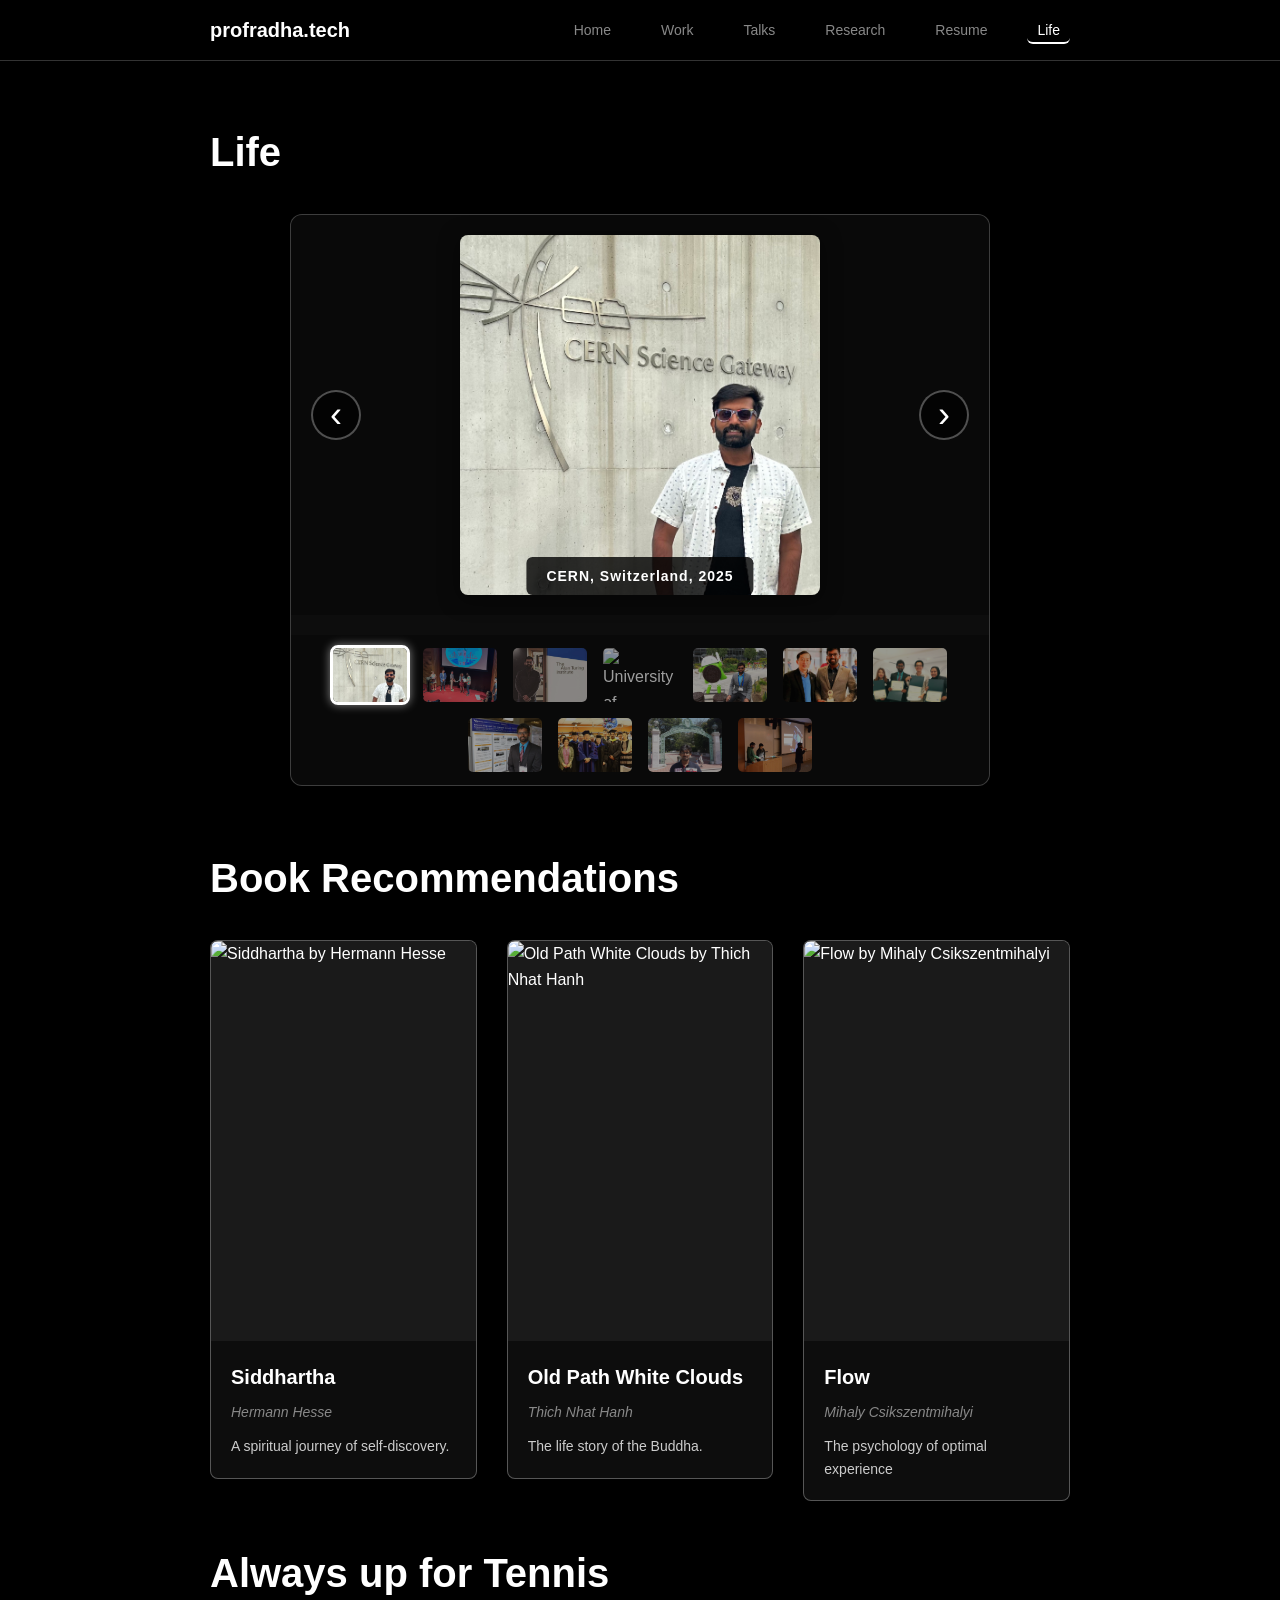
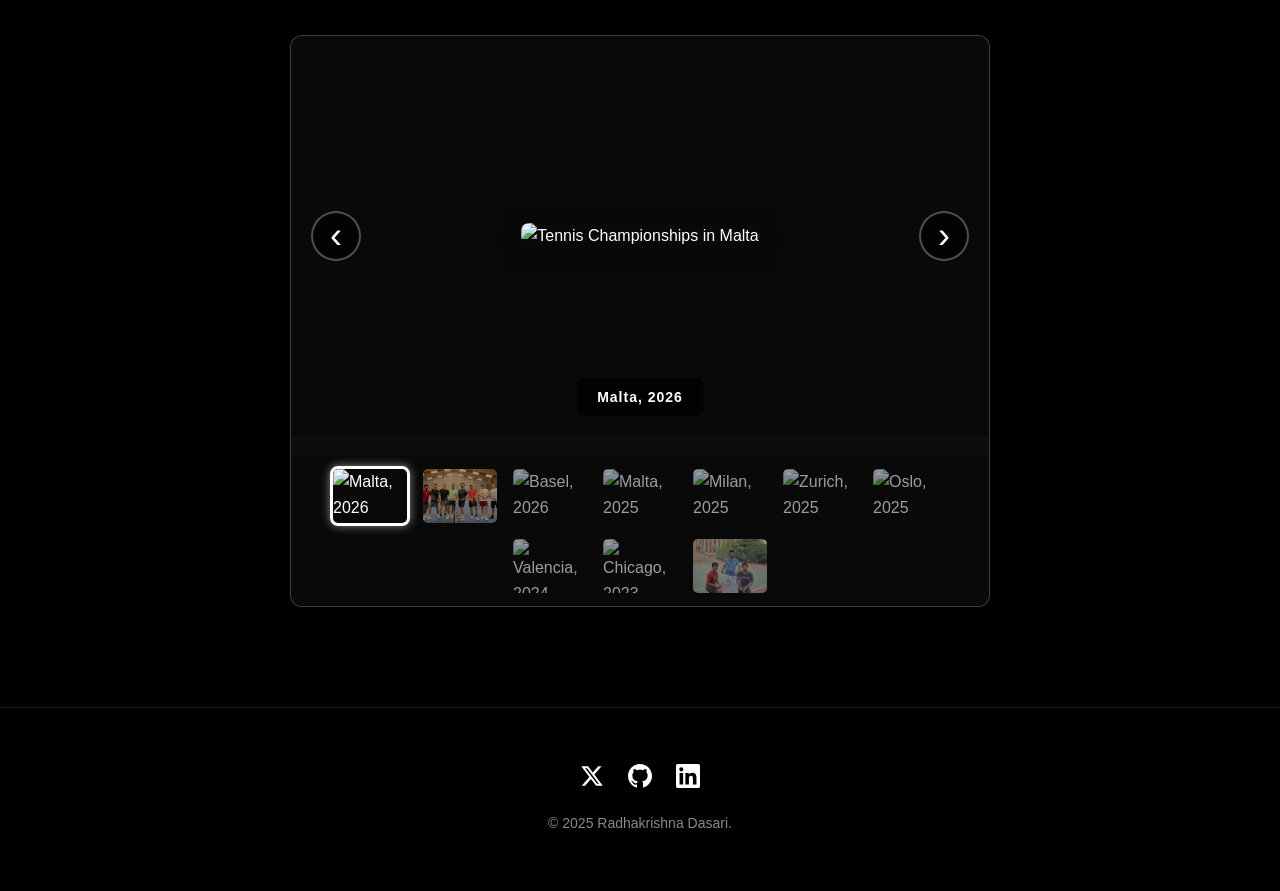
==== life.html @ 86bcfa3f "more updates" ====
<!DOCTYPE html>
<html lang="en">
<head>
    <meta charset="UTF-8">
    <meta name="viewport" content="width=device-width, initial-scale=1.0">
    <title>Life - Radhakrishna Dasari</title>
    
    <!-- Open Graph / Facebook -->
    <meta property="og:type" content="website">
    <meta property="og:url" content="https://profradha.tech/life">
    <meta property="og:title" content="Life - Radhakrishna Dasari">
    <meta property="og:description" content="Book recommendations and tennis adventures around the world.">
    <meta property="og:image" content="https://i.ibb.co/wFdrYWt7/35-DE6-FE0-0-D33-44-B1-A8-FE-53-DB2-E9-A4-DB9.jpg">
    
    <!-- Twitter -->
    <meta property="twitter:card" content="summary_large_image">
    <meta property="twitter:url" content="https://profradha.tech/life">
    <meta property="twitter:title" content="Life - Radhakrishna Dasari">
    <meta property="twitter:description" content="Book recommendations and tennis adventures around the world.">
    <meta property="twitter:image" content="https://i.ibb.co/wFdrYWt7/35-DE6-FE0-0-D33-44-B1-A8-FE-53-DB2-E9-A4-DB9.jpg">
    <meta property="twitter:site" content="@profradha">
    <meta property="twitter:creator" content="@profradha">
    
    <link rel="icon" type="image/x-icon" href="img/favicon.ico">
    <link rel="stylesheet" href="styles.css">
</head>
<body>
    <!-- Navigation -->
    <nav>
        <div class="nav-container">
            <div class="logo"><a href="/">profradha.tech</a></div>
            <button class="nav-toggle" type="button" aria-label="Toggle navigation menu" aria-expanded="false" aria-controls="nav-links">
                <span></span>
                <span></span>
                <span></span>
            </button>
            <ul class="nav-links" id="nav-links">
                <li><a href="/" class="nav-item">Home</a></li>
                <li><a href="/work" class="nav-item">Work</a></li>
                <li><a href="/talks" class="nav-item">Talks</a></li>
                <li><a href="/research" class="nav-item">Research</a></li>
                <li><a href="/resume" class="nav-item">Resume</a></li>
                <li><a href="/life" class="nav-item active">Life</a></li>
            </ul>
        </div>
    </nav>

    <!-- Main Content -->
    <main>
        <!-- Life Section -->
        <section id="Life" class="active">

            <h1 style="font-size: 40px; margin-bottom: 30px; color: #fff;">Life</h1>

            <div class="carousel-container">
                <div class="carousel">
                    <div class="carousel-slide active">
                        <img src="img/life/CERN-2025.jpeg" height="300" alt="CERN">
                        <div class="carousel-caption">CERN, Switzerland, 2025</div>
                    </div>
                    <div class="carousel-slide">
                        <img src="img/life/UC-Berkeley-2023.jpg" height="300" alt="UC Berkeley 2023">
                        <div class="carousel-caption">Polkadot Academy, UC Berkeley, 2023</div>
                    </div>
                    <div class="carousel-slide">
                        <img src="img/life/Alan-Turing-Institute-2020.jpg" height="300" alt="Alan Turing Institute">
                        <div class="carousel-caption">Alan Turing Institute, London, 2020</div>
                    </div>
                    <div class="carousel-slide">
                        <img src="img/life/UVM-2019.jpg" height="300" alt="University of Vermont">
                        <div class="carousel-caption">University of Vermont, 2019</div>
                    </div>
                    <div class="carousel-slide">
                        <img src="img/life/Google-2018.jpg" height="300" alt="Google">
                        <div class="carousel-caption">Mountain View, California, 2018</div>
                    </div>
                    <div class="carousel-slide">
                        <img src="img/life/UB-2017.jpg" height="300" alt="University at Buffalo">
                        <div class="carousel-caption">Best Graduate Teaching Award, University at Buffalo, 2017</div>
                    </div>
                    <div class="carousel-slide">
                        <img src="img/life/UB-2016.jpg" height="300" alt="University at Buffalo">
                        <div class="carousel-caption">University at Buffalo, 2016</div>
                    </div>
                                        <div class="carousel-slide">
                        <img src="img/life/British-Columbia-2015.jpg" height="300" alt="University of Victoria, British Columbia 2015">
                        <div class="carousel-caption">University of Victoria, British Columbia, 2015</div>
                    </div>
                    <div class="carousel-slide">
                        <img src="img/life/MS-graduation-2014.jpg" height="300" alt="University at Buffalo MS Graduation">
                        <div class="carousel-caption">University at Buffalo, 2014</div>
                    </div>
                    <div class="carousel-slide">
                        <img src="img/life/UC-Berkeley-2013.jpg" height="300" alt="UC Berkeley, 2013">
                        <div class="carousel-caption">UC Berkeley, 2013</div>
                    </div>
                                        <div class="carousel-slide">
                        <img src="img/life/UBhack-2013.jpg" height="300" alt="University at Buffalo Hackathon 2013">
                        <div class="carousel-caption">University at Buffalo Hackathon, Second Prize, 2013</div>
                    </div>
                    <button class="carousel-btn carousel-prev">‹</button>
                    <button class="carousel-btn carousel-next">›</button>
                </div>
                <div class="carousel-thumbnails"></div>
            </div>

            <h1 style="font-size: 40px; margin-bottom: 30px; margin-top: 60px; color: #fff;">Book Recommendations</h1>
            
            <div class="books-grid">
                <a href="https://www.goodreads.com/book/show/52036.Siddhartha" target="_blank" style="text-decoration: none; color: inherit;">
                    <div class="book-card">
                        <div class="book-cover">
                            <img src="https://images-na.ssl-images-amazon.com/images/S/compressed.photo.goodreads.com/books/1428715580i/52036.jpg" alt="Siddhartha by Hermann Hesse">
                        </div>
                        <div class="book-content">
                            <h3>Siddhartha</h3>
                            <p class="book-author">Hermann Hesse</p>
                            <p class="book-description">A spiritual journey of self-discovery.</p>
                        </div>
                    </div>
                </a>

                <a href="https://www.goodreads.com/book/show/241899.Old_Path_White_Clouds" target="_blank" style="text-decoration: none; color: inherit;">
                    <div class="book-card">
                        <div class="book-cover">
                            <img src="https://www.parallax.org/wp-content/uploads/2021/01/9780938077268-fullsize-rgb-995x1536.jpg" alt="Old Path White Clouds by Thich Nhat Hanh">
                        </div>
                        <div class="book-content">
                            <h3>Old Path White Clouds</h3>
                            <p class="book-author">Thich Nhat Hanh</p>
                            <p class="book-description">The life story of the Buddha.</p>
                        </div>
                    </div>
                </a>

                <a href="https://www.goodreads.com/book/show/66354.Flow" target="_blank" style="text-decoration: none; color: inherit;">
                    <div class="book-card">
                        <div class="book-cover">
                            <img src="https://covers.openlibrary.org/b/id/11041932-L.jpg" alt="Flow by Mihaly Csikszentmihalyi">
                        </div>
                        <div class="book-content">
                            <h3>Flow</h3>
                            <p class="book-author">Mihaly Csikszentmihalyi</p>
                            <p class="book-description">The psychology of optimal experience</p>
                        </div>
                    </div>
                </a>
            </div>

            

            <h1 style="font-size: 40px; margin-bottom: 30px; color: #fff;">Always up for Tennis</h1>

            <div class="carousel-container">
                <div class="carousel">
                    <div class="carousel-slide active">
                        <img src="img/tennis/Malta-championships-2026.jpg" height="300" alt="Tennis Championships in Malta">
                        <div class="carousel-caption">Malta, 2026</div>
                    </div>
                    <div class="carousel-slide">
                        <img src="img/tennis/Zurich-2026.jpg" height="300" alt="Tennis in Zurich">
                        <div class="carousel-caption">Zurich, 2026</div>
                    </div>
                    <div class="carousel-slide">
                        <img src="img/tennis/Basel-2026.jpg" height="300" alt="Tennis in Basel">
                        <div class="carousel-caption">Basel, 2026</div>
                    </div>
                    <div class="carousel-slide">
                        <img src="img/tennis/malta-tennis.jpg" height="300" alt="Tennis in Malta">
                        <div class="carousel-caption">Malta, 2025</div>
                    </div>
                    <div class="carousel-slide">
                        <img src="img/tennis/Milan-2025.jpg" height="300" alt="Tennis in Milan">
                        <div class="carousel-caption">Milan, 2025</div>
                    </div>
                    <div class="carousel-slide">
                        <img src="img/tennis/Zurich-2025.jpg" height="300" alt="Tennis in Zurich">
                        <div class="carousel-caption">Zurich, 2025</div>
                    </div>
                    <div class="carousel-slide">
                        <img src="img/tennis/oslo-tennis.jpg" height="300" alt="Tennis in Oslo">
                        <div class="carousel-caption">Oslo, 2025</div>
                    </div>
                    <div class="carousel-slide">
                        <img src="img/tennis/valencia-tennis.JPG" height="300" alt="Tennis in Valencia">
                        <div class="carousel-caption">Valencia, 2024</div>
                    </div>
                    <div class="carousel-slide">
                        <img src="img/tennis/Chicago-2023.jpg" height="300" alt="Tennis in Chicago">
                        <div class="carousel-caption">Chicago, 2023</div>
                    </div>
                    <div class="carousel-slide">
                        <img src="img/tennis/Hyderabad-2010.JPG" height="300" alt="Tennis in Hyderabad">
                        <div class="carousel-caption">TCS Deccan Park, Hyderabad, 2010</div>
                    </div>
                    <button class="carousel-btn carousel-prev">‹</button>
                    <button class="carousel-btn carousel-next">›</button>
                </div>
                <div class="carousel-thumbnails"></div>
            </div>

        </section>
    </main>

    <!-- Footer -->
    <footer>
        <div class="footer-content">
            <div class="social-links">
                <a href="https://x.com/profradha" target="_blank" aria-label="X (Twitter)">
                    <svg xmlns="http://www.w3.org/2000/svg" viewBox="0 0 24 24">
                        <path d="M18.244 2.25h3.308l-7.227 8.26 8.502 11.24H16.17l-5.214-6.817L4.99 21.75H1.68l7.73-8.835L1.254 2.25H8.08l4.713 6.231zm-1.161 17.52h1.833L7.084 4.126H5.117z"/>
                    </svg>
                </a>
                <a href="https://github.com/profradha" target="_blank" aria-label="GitHub">
                    <svg xmlns="http://www.w3.org/2000/svg" viewBox="0 0 24 24">
                        <path d="M12 0c-6.626 0-12 5.373-12 12 0 5.302 3.438 9.8 8.207 11.387.599.111.793-.261.793-.577v-2.234c-3.338.726-4.033-1.416-4.033-1.416-.546-1.387-1.333-1.756-1.333-1.756-1.089-.745.083-.729.083-.729 1.205.084 1.839 1.237 1.839 1.237 1.07 1.834 2.807 1.304 3.492.997.107-.775.418-1.305.762-1.604-2.665-.305-5.467-1.334-5.467-5.931 0-1.311.469-2.381 1.236-3.221-.124-.303-.535-1.524.117-3.176 0 0 1.008-.322 3.301 1.23.957-.266 1.983-.399 3.003-.404 1.02.005 2.047.138 3.006.404 2.291-1.552 3.297-1.23 3.297-1.23.653 1.653.242 2.874.118 3.176.77.84 1.235 1.911 1.235 3.221 0 4.609-2.807 5.624-5.479 5.921.43.372.823 1.102.823 2.222v3.293c0 .319.192.694.801.576 4.765-1.589 8.199-6.086 8.199-11.386 0-6.627-5.373-12-12-12z"/>
                    </svg>
                </a>
                <a href="https://www.linkedin.com/in/profradha/" target="_blank" aria-label="LinkedIn">
                    <svg xmlns="http://www.w3.org/2000/svg" viewBox="0 0 24 24">
                        <path d="M20.447 20.452h-3.554v-5.569c0-1.328-.027-3.037-1.852-3.037-1.853 0-2.136 1.445-2.136 2.939v5.667H9.351V9h3.414v1.561h.046c.477-.9 1.637-1.85 3.37-1.85 3.601 0 4.267 2.37 4.267 5.455v6.286zM5.337 7.433c-1.144 0-2.063-.926-2.063-2.065 0-1.138.92-2.063 2.063-2.063 1.14 0 2.064.925 2.064 2.063 0 1.139-.925 2.065-2.064 2.065zm1.782 13.019H3.555V9h3.564v11.452zM22.225 0H1.771C.792 0 0 .774 0 1.729v20.542C0 23.227.792 24 1.771 24h20.451C23.2 24 24 23.227 24 22.271V1.729C24 .774 23.2 0 22.222 0h.003z"/>
                    </svg>
                </a>
            </div>
            <p>&copy; 2025 Radhakrishna Dasari.</p>
        </div>
    </footer>

    <script src="script.js"></script>
    <!-- 100% privacy-first analytics -->
    <script async src="https://scripts.simpleanalyticscdn.com/latest.js"></script>

</body>
</html>
---- styles.css ----
* {
    margin: 0;
    padding: 0;
    box-sizing: border-box;
}

html {
    scroll-behavior: smooth;
}

body {
    font-family: 'Helvetica Neue', Helvetica, Arial, sans-serif;
    background-color: #000000;
    color: #ffffff;
    line-height: 1.6;
    font-size: 16px;
}

a {
    color: #ffffff;
    text-decoration: none;
    transition: color 0.2s ease;
}

a:hover {
    color: #cccccc;
}

/* Navigation */
nav {
    position: fixed;
    top: 0;
    left: 0;
    right: 0;
    background: rgba(0, 0, 0, 0.95);
    backdrop-filter: blur(10px);
    z-index: 1000;
    border-bottom: 1px solid rgba(255, 255, 255, 0.2);
}

.nav-container {
    max-width: 900px;
    margin: 0 auto;
    padding: 0 20px;
    display: flex;
    justify-content: space-between;
    align-items: center;
    height: 60px;
}

.logo {
    font-size: 20px;
    font-weight: 600;
    color: #fff;
    cursor: pointer;
    transition: opacity 0.2s ease;
}

.logo:hover {
    opacity: 0.7;
}

.nav-links {
    display: flex;
    gap: 30px;
    list-style: none;
}

.nav-links a {
    font-size: 14px;
    color: #888888;
    font-weight: 500;
    cursor: pointer;
    padding: 6px 10px;
    border-radius: 6px;
    transition: color 0.25s ease, background 0.25s ease, text-shadow 0.25s ease;
}

.nav-links a:hover {
    color: #ffffff;
    background: rgba(255, 255, 255, 0.08);
    text-shadow: 0 0 10px rgba(255, 255, 255, 0.6);
}

.nav-links a.active {
    color: #ffffff;
    border-bottom: 2px solid #ffffff;
    padding-bottom: 4px;
}

.nav-toggle {
    display: none;
    flex-direction: column;
    justify-content: center;
    align-items: center;
    gap: 5px;
    width: 36px;
    height: 36px;
    background: none;
    border: none;
    cursor: pointer;
    padding: 0;
}

.nav-toggle span {
    display: block;
    width: 22px;
    height: 2px;
    background: #ffffff;
    border-radius: 2px;
    transition: transform 0.25s ease, opacity 0.25s ease;
}

.nav-toggle[aria-expanded="true"] span:nth-child(1) {
    transform: translateY(7px) rotate(45deg);
}

.nav-toggle[aria-expanded="true"] span:nth-child(2) {
    opacity: 0;
}

.nav-toggle[aria-expanded="true"] span:nth-child(3) {
    transform: translateY(-7px) rotate(-45deg);
}

/* Main Content */
main {
    margin-top: 60px;
    max-width: 900px;
    margin-left: auto;
    margin-right: auto;
    padding: 60px 20px;
}

section {
    display: none;
}

section.active {
    display: block;
    animation: fadeIn 0.3s ease;
}

@keyframes fadeIn {
    from {
        opacity: 0;
        transform: translateY(10px);
    }
    to {
        opacity: 1;
        transform: translateY(0);
    }
}

/* Research Hero Image */
.research-hero {
    width: 100%;
    margin-bottom: 40px;
    border-radius: 12px;
    overflow: hidden;
    box-shadow: 0 10px 40px rgba(0, 0, 0, 0.5);
}

.research-hero-image {
    width: 100%;
    height: auto;
    display: block;
    border: 1px solid rgba(255, 255, 255, 0.2);
    border-radius: 12px;
}

/* Home Section */
.hero {
    margin-bottom: 60px;
    display: flex;
    gap: 40px;
    align-items: center;
}

.hero-content {
    flex: 1;
}

.hero-image {
    flex-shrink: 0;
}

.hero-image img {
    width: 250px;
    height: 250px;
    border-radius: 50%;
    object-fit: cover;
    border: 3px solid #ffffff;
}

.hero h1 {
    font-size: 48px;
    font-weight: 700;
    margin-bottom: 10px;
    color: #fff;
    line-height: 1.2;
}

.hero h3 {
    font-size: 20px;
    font-weight: 400;
    color: #cccccc;
}

.hero p {
    font-size: 18px;
    color: #cccccc;
    margin-bottom: 30px;
    max-width: 600px;
}

.cta-buttons {
    display: flex;
    gap: 15px;
    flex-wrap: wrap;
}

.btn {
    padding: 12px 24px;
    border-radius: 6px;
    font-size: 14px;
    font-weight: 600;
    cursor: pointer;
    transition: all 0.2s ease;
    border: 1px solid transparent;
}

.btn-primary {
    background-color: #ffffff;
    color: #000000;
}

.btn-primary:hover {
    background-color: #cccccc;
    transform: translateY(-2px);
}

.btn-secondary {
    background-color: transparent;
    color: #ffffff;
    border: 1px solid #ffffff;
}

.btn-secondary:hover {
    background-color: rgba(255, 255, 255, 0.1);
}

/* Twitter Feed Section */
#twitter-feed {
    margin-top: 80px;
    padding-top: 40px;
    border-top: 1px solid rgba(255, 255, 255, 0.1);
}

.twitter-container {
    max-width: 600px;
    margin: 0 auto;
    background: rgba(255, 255, 255, 0.02);
    border: 1px solid rgba(255, 255, 255, 0.1);
    border-radius: 12px;
    padding: 20px;
    min-height: 400px;
}

/* Article Cards */
.article-grid {
    display: grid;
    gap: 30px;
    margin-bottom: 40px;
}

.article-card {
    border-left: 3px solid #ffffff;
    padding: 20px;
    background: rgba(255, 255, 255, 0.05);
    border-radius: 6px;
    transition: all 0.2s ease;
    cursor: pointer;
}

.article-card:hover {
    background: rgba(255, 255, 255, 0.1);
    transform: translateX(5px);
}

.article-card h3 {
    font-size: 20px;
    margin-bottom: 10px;
    color: #fff;
}

.article-card p {
    color: #cccccc;
    font-size: 15px;
    margin-bottom: 15px;
}

.article-date {
    font-size: 12px;
    color: #ffffff;
    text-transform: uppercase;
    letter-spacing: 1px;
}

/* Project Grid */
.projects-grid {
    display: grid;
    grid-template-columns: repeat(auto-fit, minmax(280px, 1fr));
    gap: 20px;
    margin-bottom: 40px;
}

.projects-grid a {
    text-decoration: none;
    color: inherit;
}

.project-card {
    background: rgba(255, 255, 255, 0.05);
    border: 1px solid rgba(255, 255, 255, 0.3);
    border-radius: 8px;
    padding: 25px;
    transition: all 0.2s ease;
    text-align: center;
}

.project-card:hover {
    border-color: #ffffff;
    background: rgba(255, 255, 255, 0.1);
    transform: translateY(-5px);
}

.project-logo {
    width: 120px;
    height: 50px;
    margin: 0 auto 15px auto;
    display: block;
    object-fit: contain;
    background: white;
    padding: 8px;
    border-radius: 6px;
}

.project-card h3 {
    font-size: 18px;
    margin-bottom: 12px;
    color: #fff;
}

.project-card p {
    color: #cccccc;
    font-size: 14px;
    margin-bottom: 15px;
}

.project-tags {
    display: flex;
    gap: 8px;
    flex-wrap: wrap;
    justify-content: center;
}

.tag {
    display: inline-block;
    padding: 4px 12px;
    background: rgba(255, 255, 255, 0.2);
    color: #ffffff;
    border-radius: 4px;
    font-size: 12px;
    font-weight: 600;
}

/* Publications Section */
.publications-grid {
    display: grid;
    gap: 20px;
    margin-bottom: 40px;
}

.publications-grid a {
    text-decoration: none;
    color: inherit;
}

.publication-card {
    background: rgba(255, 255, 255, 0.05);
    border: 1px solid rgba(255, 255, 255, 0.3);
    border-radius: 8px;
    padding: 25px;
    transition: all 0.3s ease;
}

.publication-card:hover {
    border-color: #ffffff;
    background: rgba(255, 255, 255, 0.1);
    transform: translateY(-3px);
    box-shadow: 0 4px 20px rgba(255, 255, 255, 0.1);
}

.publication-header {
    display: flex;
    justify-content: space-between;
    align-items: flex-start;
    gap: 15px;
    margin-bottom: 12px;
}

.publication-card h3 {
    font-size: 20px;
    color: #fff;
    line-height: 1.4;
    margin: 0;
    flex: 1;
}

.publication-year {
    font-size: 14px;
    font-weight: 600;
    color: #ffffff;
    background: rgba(255, 255, 255, 0.2);
    padding: 4px 12px;
    border-radius: 4px;
    white-space: nowrap;
}

.publication-authors {
    font-size: 15px;
    color: #cccccc;
    margin-bottom: 8px;
    font-style: italic;
}

.publication-venue {
    font-size: 14px;
    color: #888888;
    margin-bottom: 12px;
    font-weight: 500;
}

.publication-stats {
    margin-bottom: 15px;
    display: flex;
    gap: 15px;
    flex-wrap: wrap;
}

.citation-count {
    font-size: 13px;
    color: #ffffff;
    background: rgba(255, 255, 255, 0.15);
    padding: 4px 10px;
    border-radius: 4px;
}

.publication-abstract {
    font-size: 14px;
    color: #aaaaaa;
    line-height: 1.6;
    margin: 0;
}

/* Research Interests */
.research-interests {
    display: flex;
    flex-wrap: wrap;
    gap: 12px;
    margin-bottom: 40px;
}

.interest-tag {
    display: inline-block;
    padding: 10px 20px;
    background: rgba(255, 255, 255, 0.15);
    color: #ffffff;
    border-radius: 20px;
    font-size: 14px;
    font-weight: 600;
    transition: all 0.2s ease;
    cursor: default;
}

.interest-tag:hover {
    background: rgba(255, 255, 255, 0.25);
    transform: translateY(-2px);
}

/* Carousel - Updated for smaller images */
.carousel-container {
    position: relative;
    width: 100%;
    max-width: 700px;
    margin: 0 auto 60px;
    border-radius: 12px;
    overflow: hidden;
    background: rgba(255, 255, 255, 0.05);
    border: 1px solid rgba(255, 255, 255, 0.2);
}

.carousel {
    position: relative;
    width: 100%;
    height: 400px;
    display: flex;
    align-items: center;
    justify-content: center;
    background: rgba(0, 0, 0, 0.3);
}

.carousel-slide {
    position: absolute;
    top: 0;
    left: 0;
    width: 100%;
    height: 100%;
    opacity: 0;
    transition: opacity 0.6s ease-in-out;
    display: flex;
    align-items: center;
    justify-content: center;
    padding: 20px;
}

.carousel-slide.active {
    opacity: 1;
    z-index: 1;
}

.carousel-slide img {
    max-width: 100%;
    max-height: 100%;
    width: auto;
    height: auto;
    object-fit: contain;
    border-radius: 8px;
    box-shadow: 0 4px 20px rgba(0, 0, 0, 0.5);
}

.carousel-caption {
    position: absolute;
    bottom: 20px;
    left: 50%;
    transform: translateX(-50%);
    background: rgba(0, 0, 0, 0.8);
    color: #ffffff;
    padding: 8px 20px;
    border-radius: 6px;
    font-size: 14px;
    font-weight: 600;
    letter-spacing: 1px;
}

.carousel-btn {
    position: absolute;
    top: 50%;
    transform: translateY(-50%);
    background: rgba(0, 0, 0, 0.6);
    color: #ffffff;
    border: 2px solid rgba(255, 255, 255, 0.3);
    font-size: 36px;
    width: 50px;
    height: 50px;
    border-radius: 50%;
    cursor: pointer;
    transition: all 0.3s ease;
    z-index: 2;
    display: flex;
    align-items: center;
    justify-content: center;
    line-height: 1;
    padding: 0;
}

.carousel-btn:hover {
    background: rgba(255, 255, 255, 0.9);
    color: #000000;
    border-color: #ffffff;
}

.carousel-prev {
    left: 20px;
}

.carousel-next {
    right: 20px;
}

/* Thumbnail Navigation */
.carousel-thumbnails {
    display: flex;
    gap: 15px;
    justify-content: center;
    padding: 20px;
    background: rgba(0, 0, 0, 0.3);
}

.thumbnail {
    width: 100px;
    height: 70px;
    object-fit: cover;
    border-radius: 6px;
    cursor: pointer;
    border: 3px solid transparent;
    transition: all 0.3s ease;
    opacity: 0.6;
}

.thumbnail:hover {
    opacity: 0.9;
    transform: scale(1.05);
}

.thumbnail.active {
    border-color: #ffffff;
    opacity: 1;
    box-shadow: 0 0 15px rgba(255, 255, 255, 0.5);
}

/* Books Section */
.books-grid {
    display: grid;
    grid-template-columns: repeat(3, 1fr);
    gap: 30px;
    margin-bottom: 40px;
}

.books-grid a {
    text-decoration: none;
    color: inherit;
}

.book-card {
    background: rgba(255, 255, 255, 0.05);
    border: 1px solid rgba(255, 255, 255, 0.3);
    border-radius: 8px;
    overflow: hidden;
    transition: all 0.2s ease;
    display: flex;
    flex-direction: column;
}

.book-card:hover {
    border-color: #ffffff;
    background: rgba(255, 255, 255, 0.1);
    transform: translateY(-5px);
}

.book-cover {
    width: 100%;
    height: 400px;
    overflow: hidden;
    background: #1a1a1a;
    display: flex;
    align-items: center;
    justify-content: center;
}

.book-cover img {
    width: 100%;
    height: 100%;
    object-fit: cover;
}

.book-content {
    padding: 20px;
}

.book-content h3 {
    font-size: 20px;
    margin-bottom: 8px;
    color: #fff;
}

.book-author {
    font-size: 14px;
    color: #888888;
    font-style: italic;
    margin-bottom: 12px;
}

.book-description {
    font-size: 14px;
    color: #cccccc;
    line-height: 1.6;
}

/* Talks Section */
.talks-grid {
    display: grid;
    grid-template-columns: repeat(auto-fit, minmax(280px, 1fr));
    gap: 20px;
    margin-bottom: 40px;
}

.talks-grid a {
    text-decoration: none;
    color: inherit;
}

.talk-card {
    background: rgba(255, 255, 255, 0.05);
    border: 1px solid rgba(255, 255, 255, 0.3);
    border-radius: 8px;
    overflow: hidden;
    transition: all 0.2s ease;
}

.talk-card:hover {
    border-color: #ffffff;
    background: rgba(255, 255, 255, 0.1);
    transform: translateY(-5px);
}

.talk-thumbnail {
    position: relative;
    width: 100%;
    padding-top: 56.25%; /* 16:9 aspect ratio */
    background: #1a1a1a;
    overflow: hidden;
}

.talk-thumbnail img {
    position: absolute;
    top: 0;
    left: 0;
    width: 100%;
    height: 100%;
    object-fit: cover;
}

.play-icon {
    position: absolute;
    top: 50%;
    left: 50%;
    transform: translate(-50%, -50%);
    font-size: 48px;
    color: white;
    background: rgba(0, 0, 0, 0.7);
    width: 80px;
    height: 80px;
    border-radius: 50%;
    display: flex;
    align-items: center;
    justify-content: center;
    transition: all 0.2s ease;
    padding-left: 5px; /* Offset to center triangle */
}

.talk-card:hover .play-icon {
    background: rgba(255, 0, 0, 0.9);
    transform: translate(-50%, -50%) scale(1.1);
}

.talk-content {
    padding: 20px;
}

.talk-content h3 {
    font-size: 18px;
    margin-bottom: 8px;
    color: #fff;
}

.talk-content p {
    color: #cccccc;
    font-size: 14px;
}

/* About Section */
.about-content {
    max-width: 700px;
}

.about-content h2 {
    font-size: 32px;
    margin-bottom: 20px;
    color: #fff;
}

.about-content p {
    margin-bottom: 20px;
    color: #cccccc;
    line-height: 1.8;
}

.skills-section {
    margin-top: 40px;
}

.skills-section h3 {
    font-size: 18px;
    margin-bottom: 20px;
    color: #fff;
}

.skill-category {
    margin-bottom: 25px;
}

.skill-category-title {
    font-size: 14px;
    color: #ffffff;
    font-weight: 600;
    text-transform: uppercase;
    letter-spacing: 1px;
    margin-bottom: 12px;
}

.skill-items {
    display: flex;
    flex-wrap: wrap;
    gap: 10px;
}

.skill-item {
    padding: 8px 16px;
    background: rgba(255, 255, 255, 0.15);
    color: #ffffff;
    border-radius: 4px;
    font-size: 14px;
}

/* Footer */
footer {
    border-top: 1px solid rgba(255, 255, 255, 0.1);
    padding: 40px 20px;
    text-align: center;
    color: #888888;
    font-size: 14px;
}

.footer-content {
    max-width: 900px;
    margin: 0 auto;
    display: flex;
    flex-direction: column;
    align-items: center;
    gap: 1rem;
    padding: 1rem;
}

.social-links {
    display: flex;
    justify-content: center;
    gap: 1.5rem;
    margin-bottom: 0.5rem;
    align-items: center;
}

.social-links a {
    color: #ffffff;
    transition: all 0.3s ease;
    display: flex;
    align-items: center;
    justify-content: center;
}

.social-links a:hover {
    opacity: 0.7;
    transform: translateY(-2px);
}

.social-links svg {
    width: 24px;
    height: 24px;
    fill: #ffffff;
    transition: fill 0.3s ease;
}

.social-links a:hover svg {
    fill: #cccccc;
}

.analytics-badge {
    margin: 0.5rem 0;
    opacity: 0.7;
    transition: opacity 0.3s ease;
}

.analytics-badge:hover {
    opacity: 1;
}

.analytics-badge img {
    height: 35px;
    width: auto;
    display: block;
}

.copyright {
    margin-top: 0.5rem;
    font-size: 0.9rem;
    opacity: 0.8;
}

/* Responsive */
@media (max-width: 1024px) {
    .books-grid {
        grid-template-columns: repeat(2, 1fr);
    }
}

@media (max-width: 768px) {
    .hero {
        flex-direction: column;
        text-align: center;
    }

    .hero-content {
        order: 2;
    }

    .hero-image {
        order: 1;
        margin-bottom: 30px;
    }

    .hero-image img {
        width: 200px;
        height: 200px;
    }

    .hero h1 {
        font-size: 36px;
    }

    .hero p {
        font-size: 16px;
        max-width: 100%;
    }

    .cta-buttons {
        justify-content: center;
    }

    .nav-toggle {
        display: flex;
    }

    .nav-links {
        position: absolute;
        top: 60px;
        left: 0;
        right: 0;
        flex-direction: column;
        align-items: stretch;
        gap: 0;
        background: rgba(0, 0, 0, 0.98);
        backdrop-filter: blur(10px);
        border-bottom: 1px solid rgba(255, 255, 255, 0.2);
        max-height: 0;
        overflow: hidden;
        opacity: 0;
        pointer-events: none;
        transition: max-height 0.3s ease, opacity 0.2s ease;
    }

    .nav-links.open {
        max-height: 400px;
        opacity: 1;
        pointer-events: auto;
    }

    .nav-links li {
        width: 100%;
    }

    .nav-links a {
        display: block;
        font-size: 15px;
        padding: 14px 20px;
        border-radius: 0;
    }

    .nav-links a.active {
        border-bottom: none;
        padding-bottom: 14px;
        background: rgba(255, 255, 255, 0.08);
    }

    .projects-grid {
        grid-template-columns: 1fr;
    }

    .talks-grid {
        grid-template-columns: 1fr;
    }

    .books-grid {
        grid-template-columns: 1fr;
    }

    .twitter-container {
        padding: 15px;
    }

    .carousel {
        height: 300px;
    }

    .carousel-btn {
        width: 40px;
        height: 40px;
        font-size: 28px;
    }

    .carousel-prev {
        left: 10px;
    }

    .carousel-next {
        right: 10px;
    }

    .carousel-caption {
        font-size: 12px;
        padding: 6px 14px;
    }

    .carousel-thumbnails {
        gap: 10px;
        padding: 15px;
    }

    .thumbnail {
        width: 70px;
        height: 50px;
    }

    .research-hero {
        margin-bottom: 30px;
    }
}

/* Carousel Thumbnails Styling */
.carousel-thumbnails {
    display: flex;
    justify-content: center;
    gap: 10px;
    margin-top: 20px;
    flex-wrap: wrap;
    padding: 10px;
}

.thumbnail {
    width: 80px;
    height: 60px;
    cursor: pointer;
    border: 3px solid transparent;
    border-radius: 8px;
    overflow: hidden;
    transition: all 0.3s ease;
    opacity: 0.6;
}

.thumbnail:hover {
    opacity: 0.9;
    transform: scale(1.05);
    border-color: rgba(255, 255, 255, 0.5);
}

.thumbnail.active {
    opacity: 1;
    border-color: #fff;
    box-shadow: 0 0 10px rgba(255, 255, 255, 0.5);
}

.thumbnail img {
    width: 100%;
    height: 100%;
    object-fit: cover;
    display: block;
}

/* Improved carousel container spacing */
.carousel-container {
    margin-bottom: 40px;
}

/* Smooth transitions for carousel slides */
.carousel-slide {
    opacity: 0;
    transition: opacity 0.5s ease-in-out;
}

.carousel-slide.active {
    opacity: 1;
}

/* Responsive adjustments for thumbnails */
@media (max-width: 768px) {
    .thumbnail {
        width: 60px;
        height: 45px;
    }
    
    .carousel-thumbnails {
        gap: 8px;
        margin-top: 15px;
    }
}

@media (max-width: 480px) {
    .thumbnail {
        width: 50px;
        height: 38px;
    }
    
    .carousel-thumbnails {
        gap: 6px;
        margin-top: 10px;
    }
}

/* Research Section */
.research-grid {
    display: grid;
    gap: 25px;
    margin-bottom: 40px;
}

.research-grid a {
    text-decoration: none;
    color: inherit;
}

.research-card {
    background: rgba(255, 255, 255, 0.05);
    border: 1px solid rgba(255, 255, 255, 0.3);
    border-left: 4px solid #ffffff;
    border-radius: 8px;
    padding: 25px;
    transition: all 0.3s ease;
    cursor: pointer;
}

.research-card:hover {
    background: rgba(255, 255, 255, 0.1);
    border-color: #ffffff;
    transform: translateY(-5px);
    box-shadow: 0 10px 30px rgba(0, 0, 0, 0.3);
}

.patent-card {
    border-left-color: #ffffff;
}

.patent-card:hover {
    border-left-color: #ffffff;
}

.research-header {
    display: flex;
    justify-content: space-between;
    align-items: center;
    margin-bottom: 15px;
}

.research-year {
    font-size: 14px;
    font-weight: 700;
    color: #ffffff;
    background: rgba(255, 255, 255, 0.2);
    padding: 4px 12px;
    border-radius: 4px;
    letter-spacing: 1px;
}

.research-type {
    font-size: 12px;
    font-weight: 600;
    color: #888888;
    text-transform: uppercase;
    letter-spacing: 1px;
}

.patent-badge {
    background: rgba(255, 255, 255, 0.2);
    color: #ffffff;
    padding: 4px 12px;
    border-radius: 4px;
}

.research-card h3 {
    font-size: 20px;
    line-height: 1.4;
    margin-bottom: 12px;
    color: #fff;
}

.research-authors {
    font-size: 14px;
    color: #cccccc;
    font-style: italic;
    margin-bottom: 8px;
}

.research-venue {
    font-size: 14px;
    color: #ffffff;
    font-weight: 500;
    margin-bottom: 15px;
}

.research-tags {
    display: flex;
    gap: 8px;
    flex-wrap: wrap;
    margin-top: 15px;
}

.research-summary {
    background: rgba(255, 255, 255, 0.05);
    border: 1px solid rgba(255, 255, 255, 0.2);
    border-radius: 8px;
    padding: 30px;
    margin-top: 60px;
}

.research-summary h2 {
    font-size: 28px;
    margin-bottom: 20px;
    color: #fff;
}

.research-summary p {
    font-size: 16px;
    line-height: 1.8;
    color: #cccccc;
}

@media (max-width: 768px) {
    .research-card h3 {
        font-size: 18px;
    }

    .research-header {
        flex-direction: column;
        align-items: flex-start;
        gap: 10px;
    }
}

/* Resume Section */
.resume-header {
    display: flex;
    justify-content: space-between;
    align-items: center;
    flex-wrap: wrap;
    gap: 15px;
    margin-bottom: 30px;
}

.resume-viewer {
    display: flex;
    flex-direction: column;
    align-items: center;
    gap: 24px;
    background: rgba(255, 255, 255, 0.03);
    border: 1px solid rgba(255, 255, 255, 0.2);
    border-radius: 12px;
    padding: 24px;
}

.resume-page {
    display: block;
    max-width: 100%;
    border-radius: 6px;
    box-shadow: 0 10px 40px rgba(0, 0, 0, 0.5);
}

.resume-loading {
    color: #cccccc;
    font-size: 15px;
    padding: 60px 0;
}

@media (max-width: 768px) {
    .resume-header {
        flex-direction: column;
        align-items: flex-start;
    }

    .resume-viewer {
        padding: 12px;
        gap: 16px;
    }
}
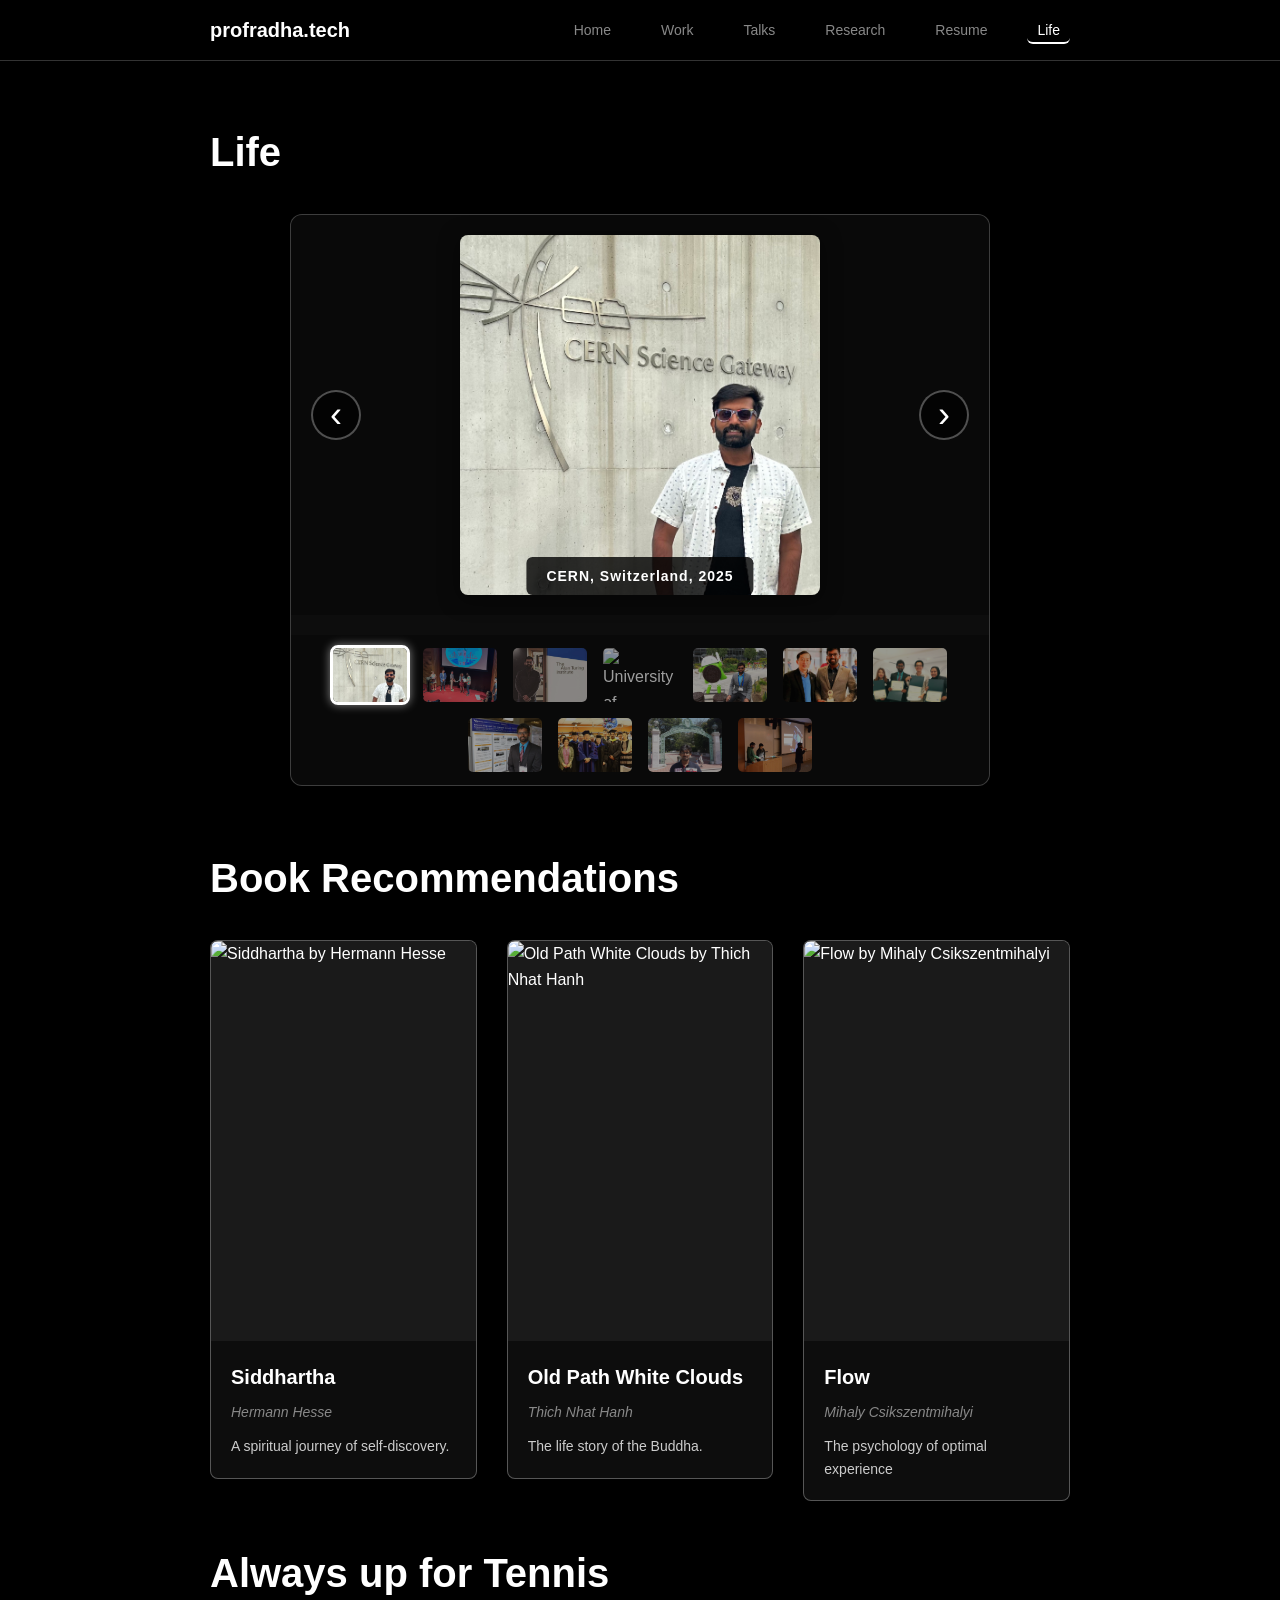
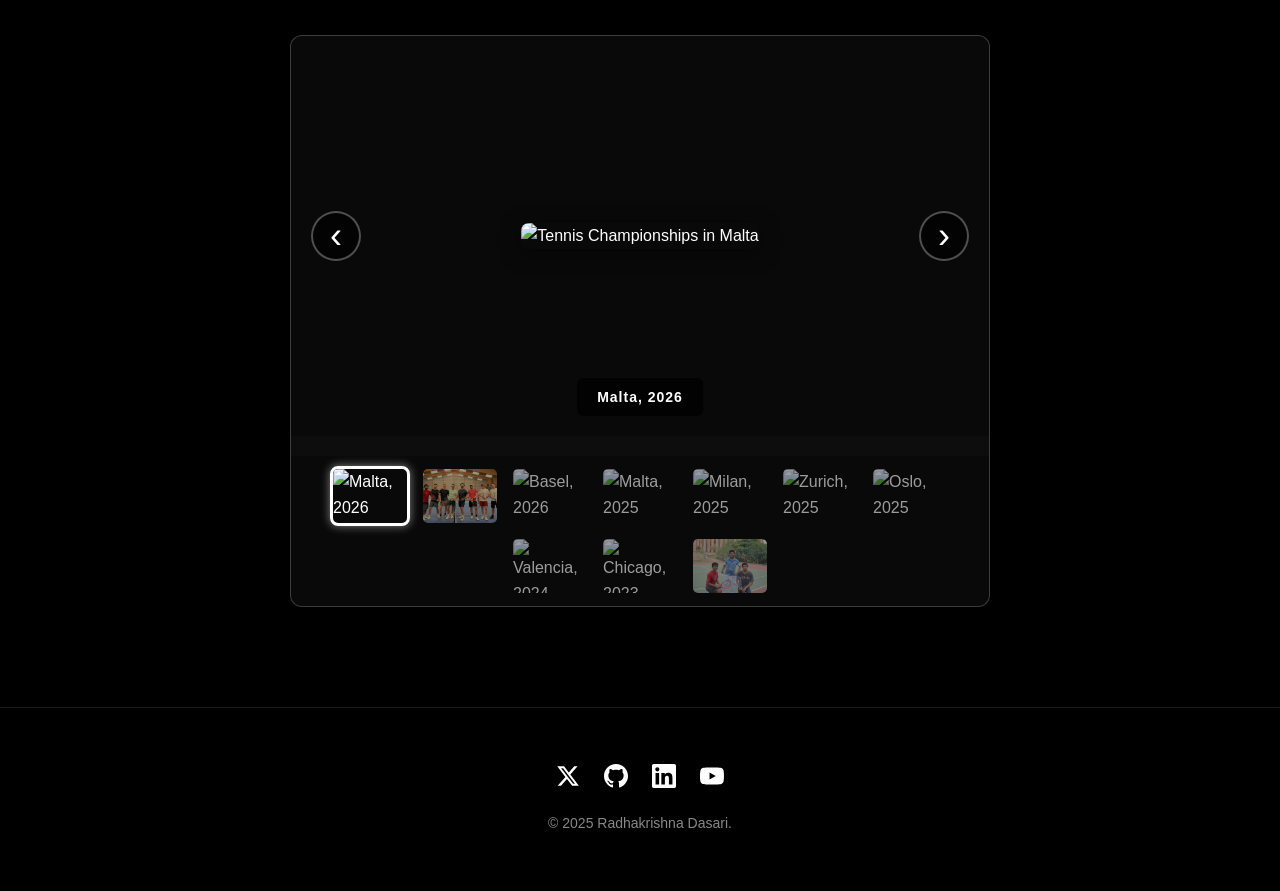
==== commit 8d2fc1f9: "Add YouTube icon link to footer Adds a YouTube social icon next to LinkedIn in the footer, linking t" ====
--- a/life.html
+++ b/life.html
@@ -221,6 +221,11 @@
                         <path d="M20.447 20.452h-3.554v-5.569c0-1.328-.027-3.037-1.852-3.037-1.853 0-2.136 1.445-2.136 2.939v5.667H9.351V9h3.414v1.561h.046c.477-.9 1.637-1.85 3.37-1.85 3.601 0 4.267 2.37 4.267 5.455v6.286zM5.337 7.433c-1.144 0-2.063-.926-2.063-2.065 0-1.138.92-2.063 2.063-2.063 1.14 0 2.064.925 2.064 2.063 0 1.139-.925 2.065-2.064 2.065zm1.782 13.019H3.555V9h3.564v11.452zM22.225 0H1.771C.792 0 0 .774 0 1.729v20.542C0 23.227.792 24 1.771 24h20.451C23.2 24 24 23.227 24 22.271V1.729C24 .774 23.2 0 22.222 0h.003z"/>
                     </svg>
                 </a>
+                <a href="https://www.youtube.com/@ProfRadhaTech" target="_blank" aria-label="YouTube">
+                    <svg xmlns="http://www.w3.org/2000/svg" viewBox="0 0 24 24">
+                        <path d="M23.498 6.186a3.016 3.016 0 0 0-2.122-2.136C19.505 3.545 12 3.545 12 3.545s-7.505 0-9.377.505A3.017 3.017 0 0 0 .502 6.186C0 8.07 0 12 0 12s0 3.93.502 5.814a3.016 3.016 0 0 0 2.122 2.136c1.871.505 9.376.505 9.376.505s7.505 0 9.377-.505a3.015 3.015 0 0 0 2.122-2.136C24 15.93 24 12 24 12s0-3.93-.502-5.814zM9.545 15.568V8.432L15.818 12l-6.273 3.568z"/>
+                    </svg>
+                </a>
             </div>
             <p>&copy; 2025 Radhakrishna Dasari.</p>
         </div>
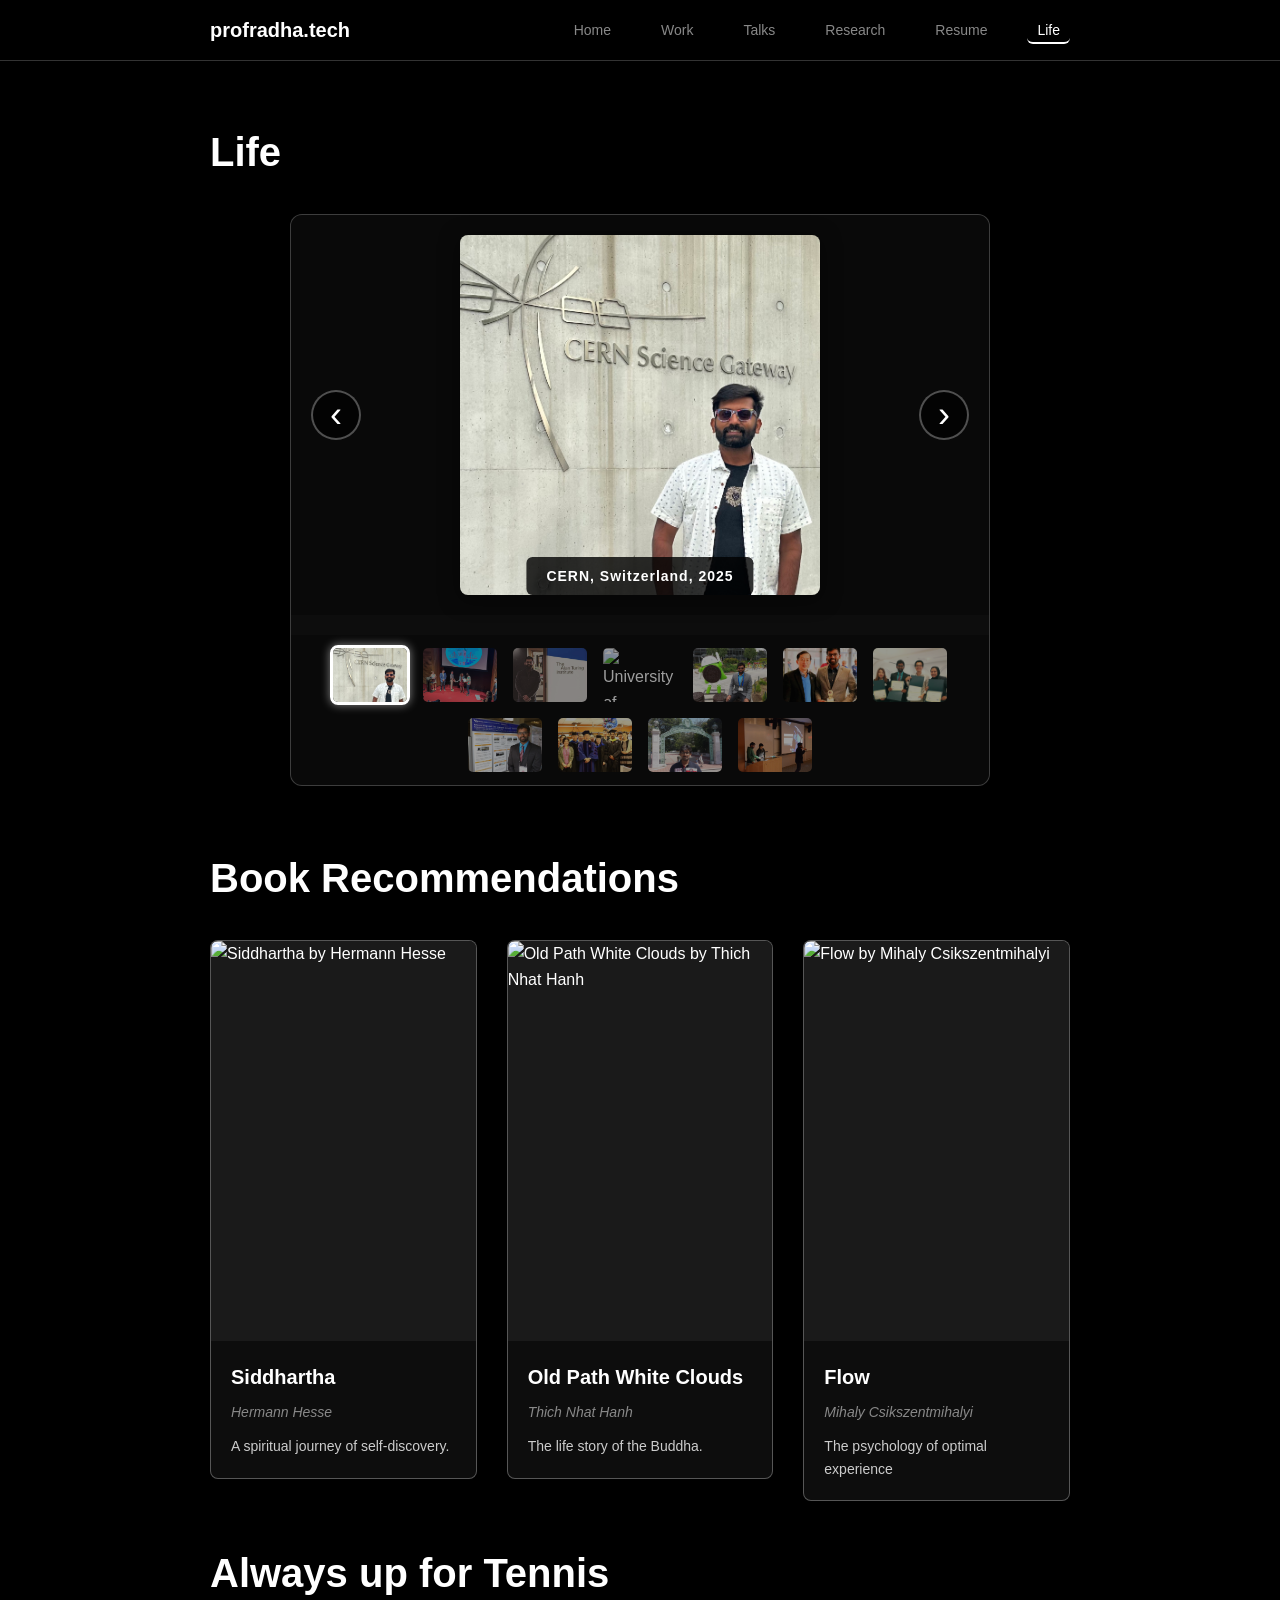
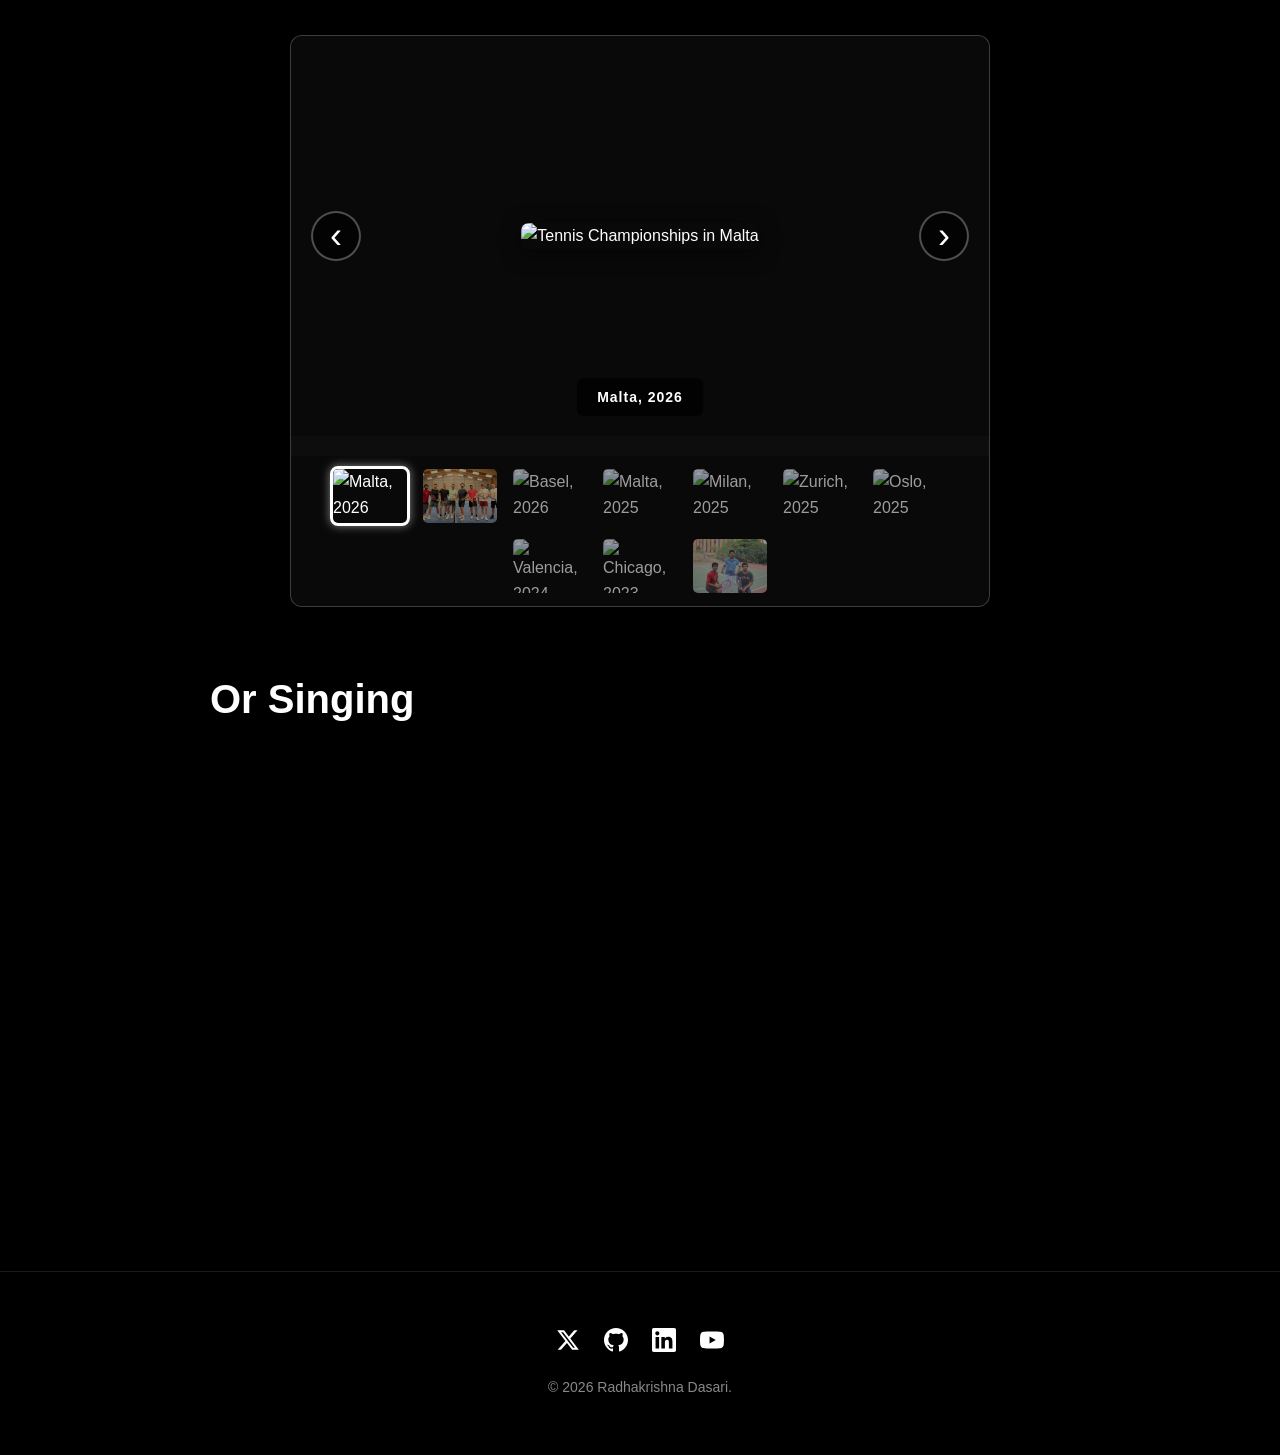
==== commit 2a057ae0: "Add "Or Singing" section with YouTube embed, update copyright to 2026 Co-Authored-By: Claude Sonnet " ====
--- a/life.html
+++ b/life.html
@@ -199,6 +199,12 @@
                 <div class="carousel-thumbnails"></div>
             </div>
 
+            <h1 style="font-size: 40px; margin-bottom: 30px; margin-top: 60px; color: #fff;">Or Singing</h1>
+
+            <div style="position: relative; width: 100%; max-width: 800px; aspect-ratio: 16 / 9; margin: 0 auto;">
+                <iframe src="https://www.youtube.com/embed/o0D3TcSMSp0" title="YouTube video player" style="position: absolute; top: 0; left: 0; width: 100%; height: 100%; border: 0;" allow="accelerometer; autoplay; clipboard-write; encrypted-media; gyroscope; picture-in-picture; web-share" allowfullscreen></iframe>
+            </div>
+
         </section>
     </main>
 
@@ -227,7 +233,7 @@
                     </svg>
                 </a>
             </div>
-            <p>&copy; 2025 Radhakrishna Dasari.</p>
+            <p>&copy; 2026 Radhakrishna Dasari.</p>
         </div>
     </footer>
 
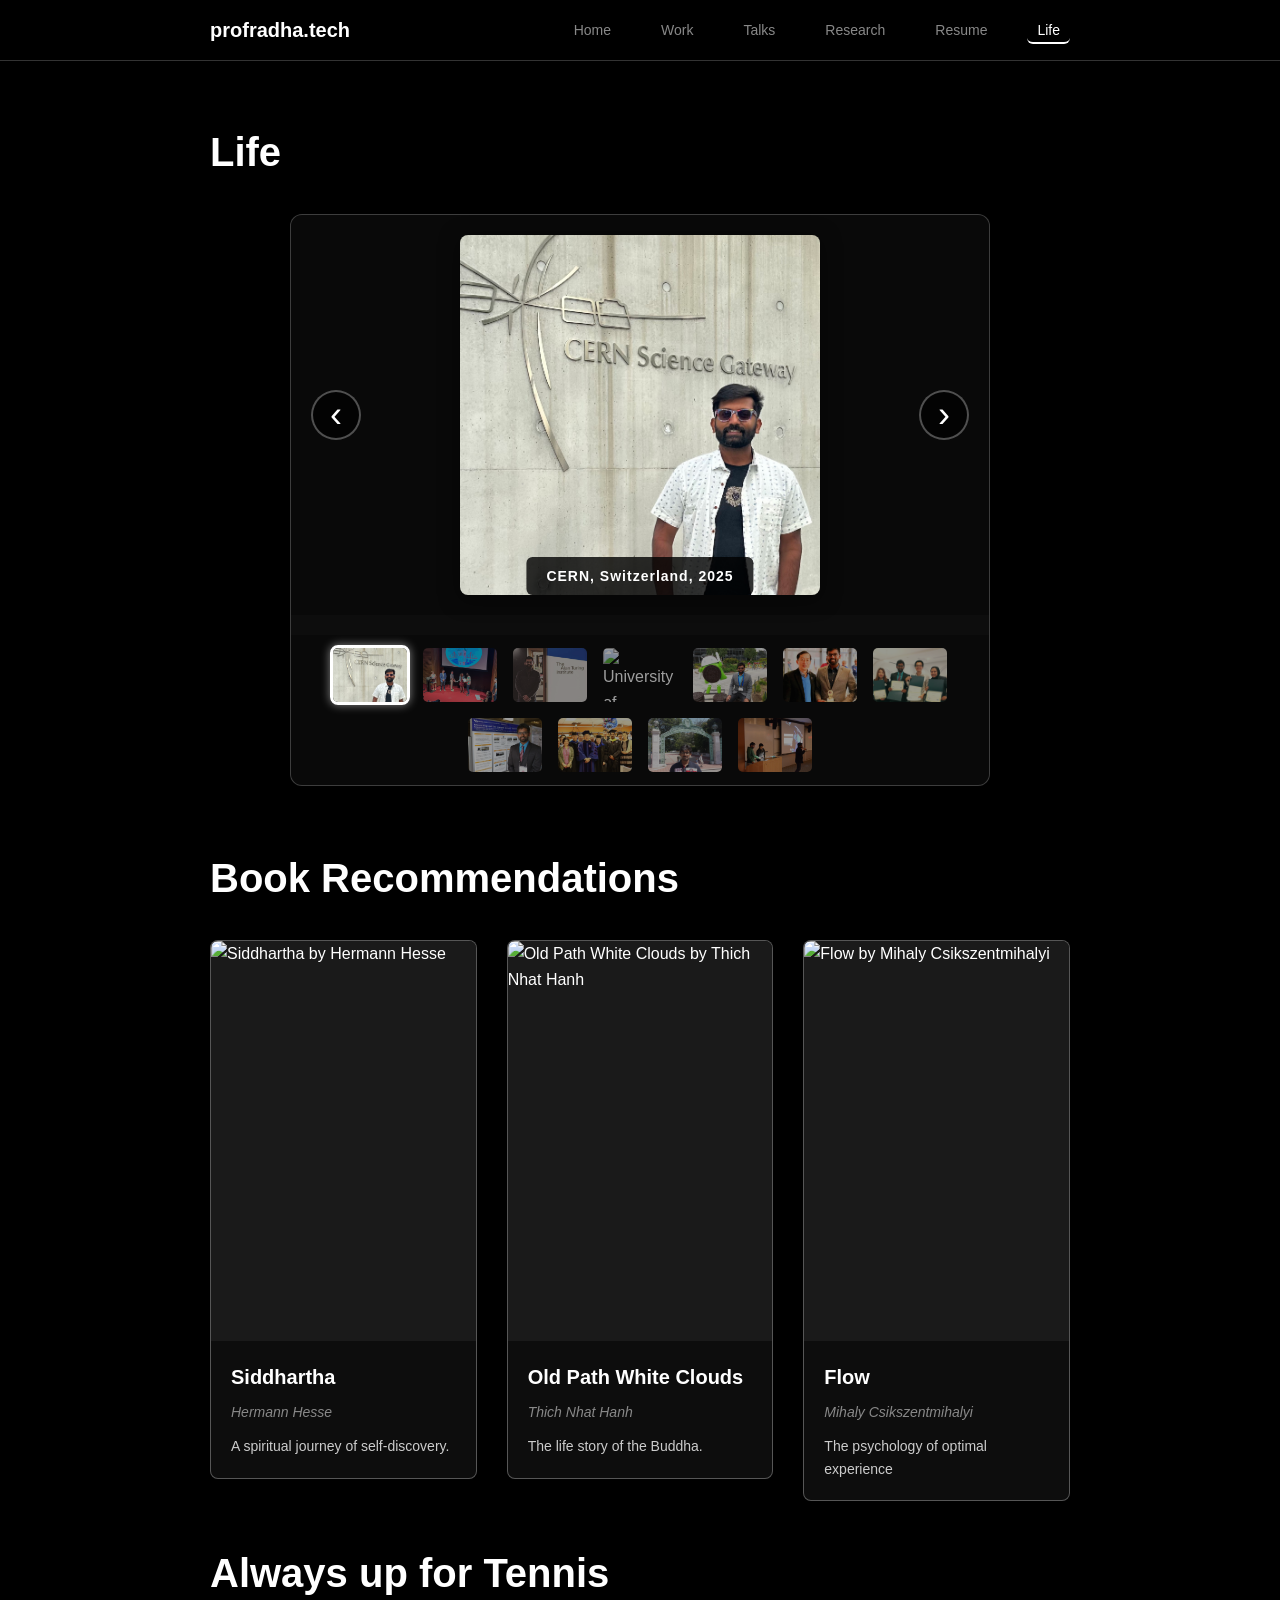
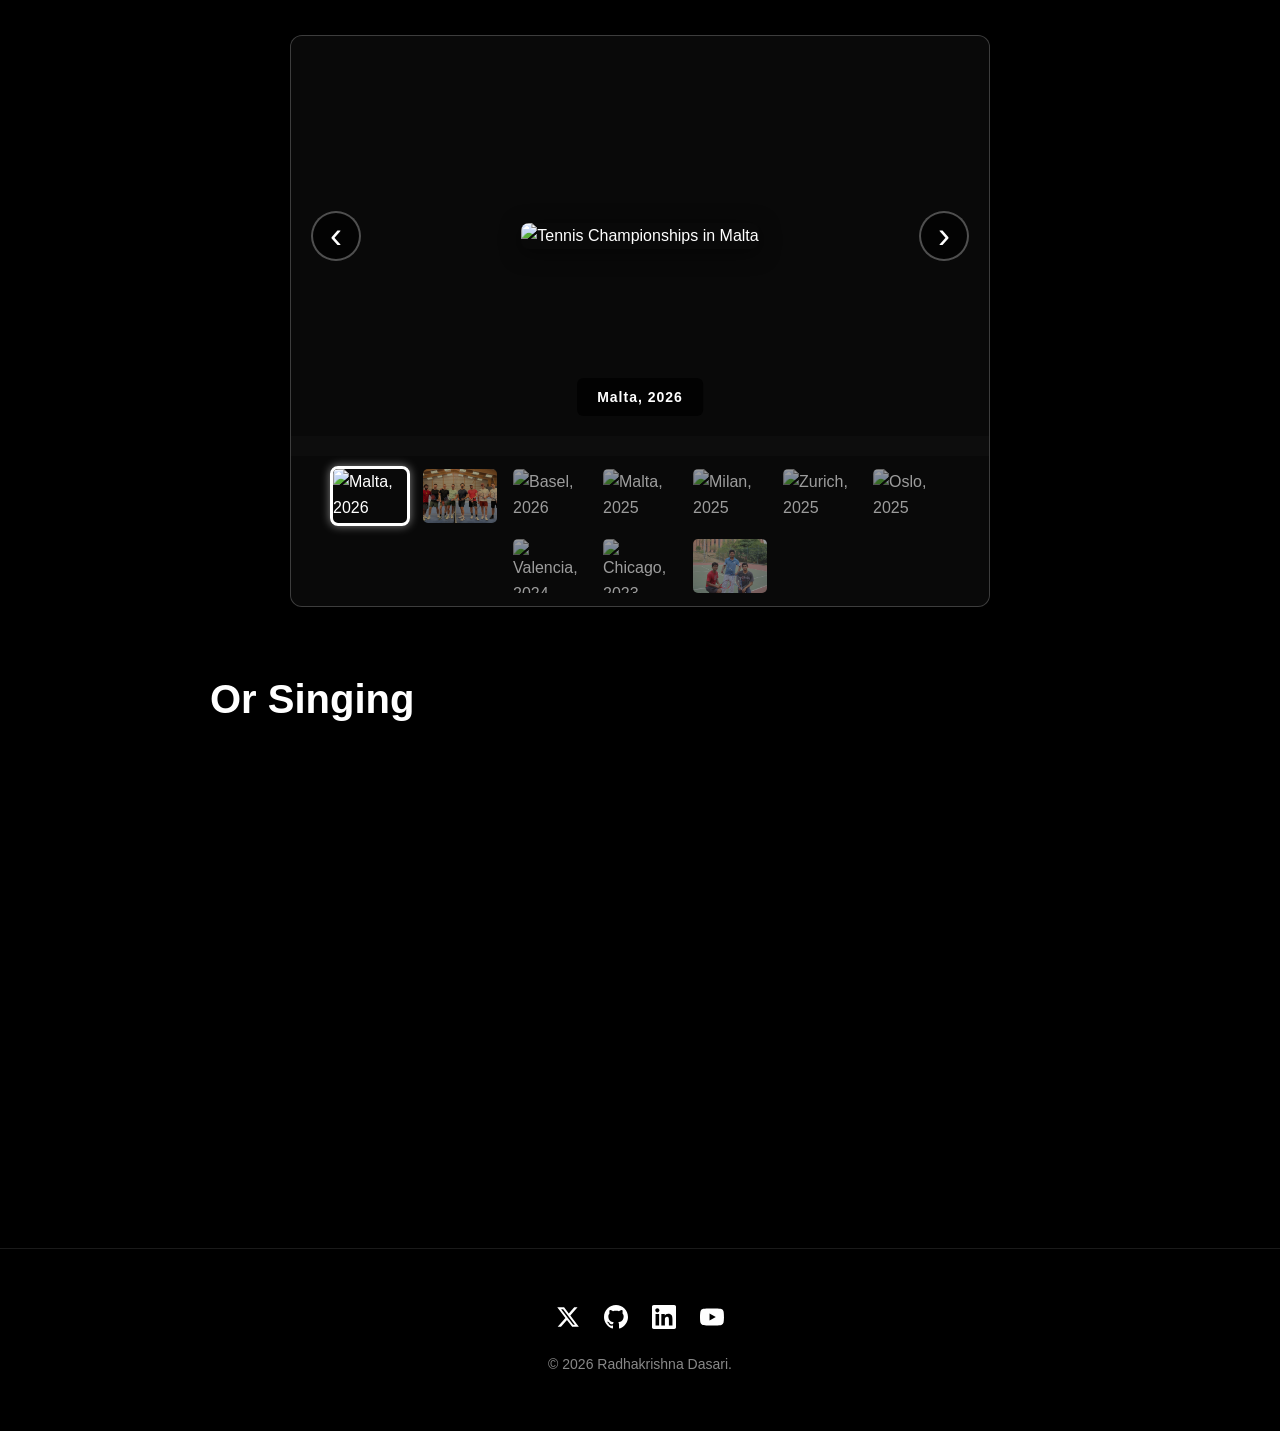
==== commit ab644008: "Replace singing video with three YouTube Shorts in a responsive row" ====
--- a/life.html
+++ b/life.html
@@ -201,8 +201,16 @@
 
             <h1 style="font-size: 40px; margin-bottom: 30px; margin-top: 60px; color: #fff;">Or Singing</h1>
 
-            <div style="position: relative; width: 100%; max-width: 800px; aspect-ratio: 16 / 9; margin: 0 auto;">
-                <iframe src="https://www.youtube.com/embed/o0D3TcSMSp0" title="YouTube video player" style="position: absolute; top: 0; left: 0; width: 100%; height: 100%; border: 0;" allow="accelerometer; autoplay; clipboard-write; encrypted-media; gyroscope; picture-in-picture; web-share" allowfullscreen></iframe>
+            <div class="shorts-row">
+                <div class="short-item">
+                    <iframe src="https://www.youtube.com/embed/zpoQEV6eWtM" title="YouTube Short player" allow="accelerometer; autoplay; clipboard-write; encrypted-media; gyroscope; picture-in-picture; web-share" allowfullscreen></iframe>
+                </div>
+                <div class="short-item">
+                    <iframe src="https://www.youtube.com/embed/-sdu5UWFXGk" title="YouTube Short player" allow="accelerometer; autoplay; clipboard-write; encrypted-media; gyroscope; picture-in-picture; web-share" allowfullscreen></iframe>
+                </div>
+                <div class="short-item">
+                    <iframe src="https://www.youtube.com/embed/WHNRWXsAbW8" title="YouTube Short player" allow="accelerometer; autoplay; clipboard-write; encrypted-media; gyroscope; picture-in-picture; web-share" allowfullscreen></iframe>
+                </div>
             </div>
 
         </section>
--- a/styles.css
+++ b/styles.css
@@ -1109,10 +1109,52 @@
         width: 50px;
         height: 38px;
     }
-    
+
     .carousel-thumbnails {
         gap: 6px;
         margin-top: 10px;
+    }
+}
+
+/* YouTube Shorts row */
+.shorts-row {
+    display: flex;
+    flex-wrap: nowrap;
+    justify-content: center;
+    align-items: flex-start;
+    gap: 20px;
+    width: 100%;
+    max-width: 800px;
+    margin: 0 auto;
+}
+
+.shorts-row .short-item {
+    position: relative;
+    flex: 1 1 0;
+    min-width: 0;
+    max-width: 240px;
+    aspect-ratio: 9 / 16;
+}
+
+.shorts-row .short-item iframe {
+    position: absolute;
+    top: 0;
+    left: 0;
+    width: 100%;
+    height: 100%;
+    border: 0;
+    border-radius: 8px;
+}
+
+@media (max-width: 768px) {
+    .shorts-row {
+        gap: 12px;
+    }
+}
+
+@media (max-width: 480px) {
+    .shorts-row {
+        gap: 8px;
     }
 }
 
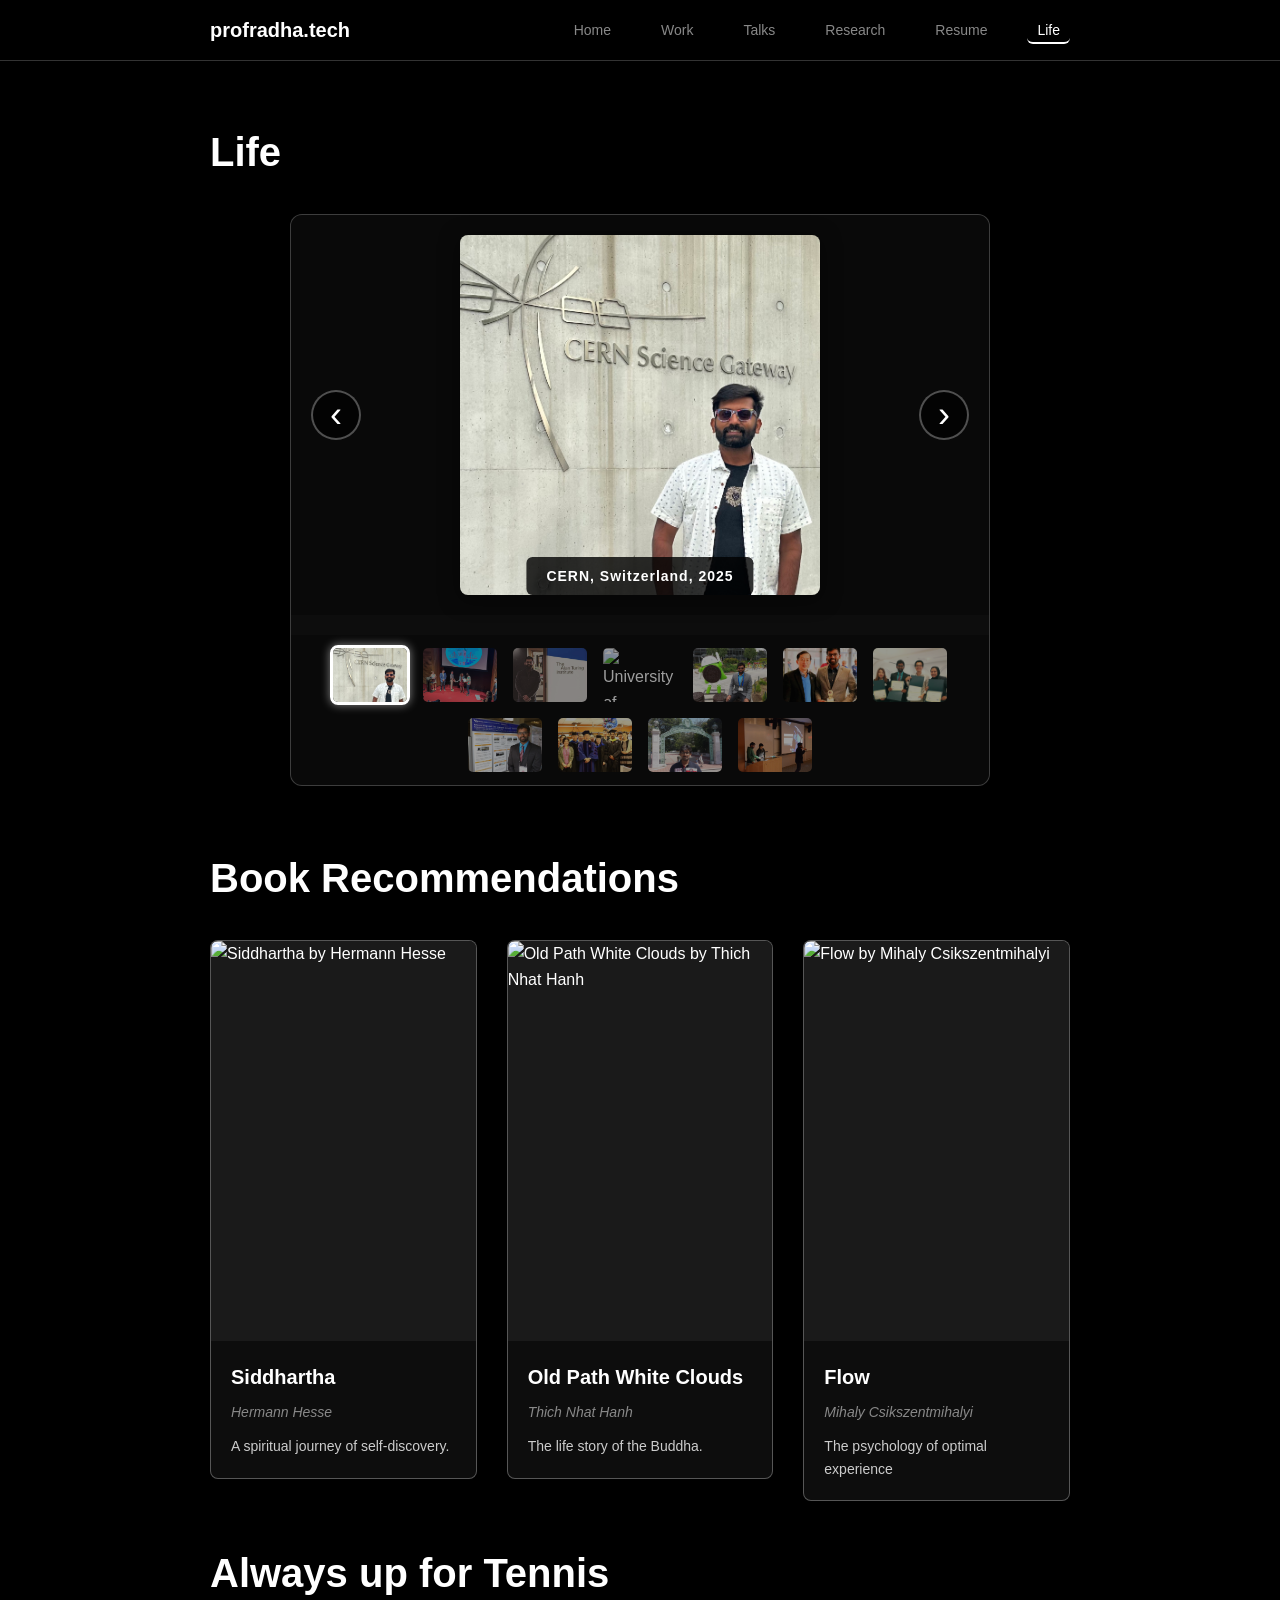
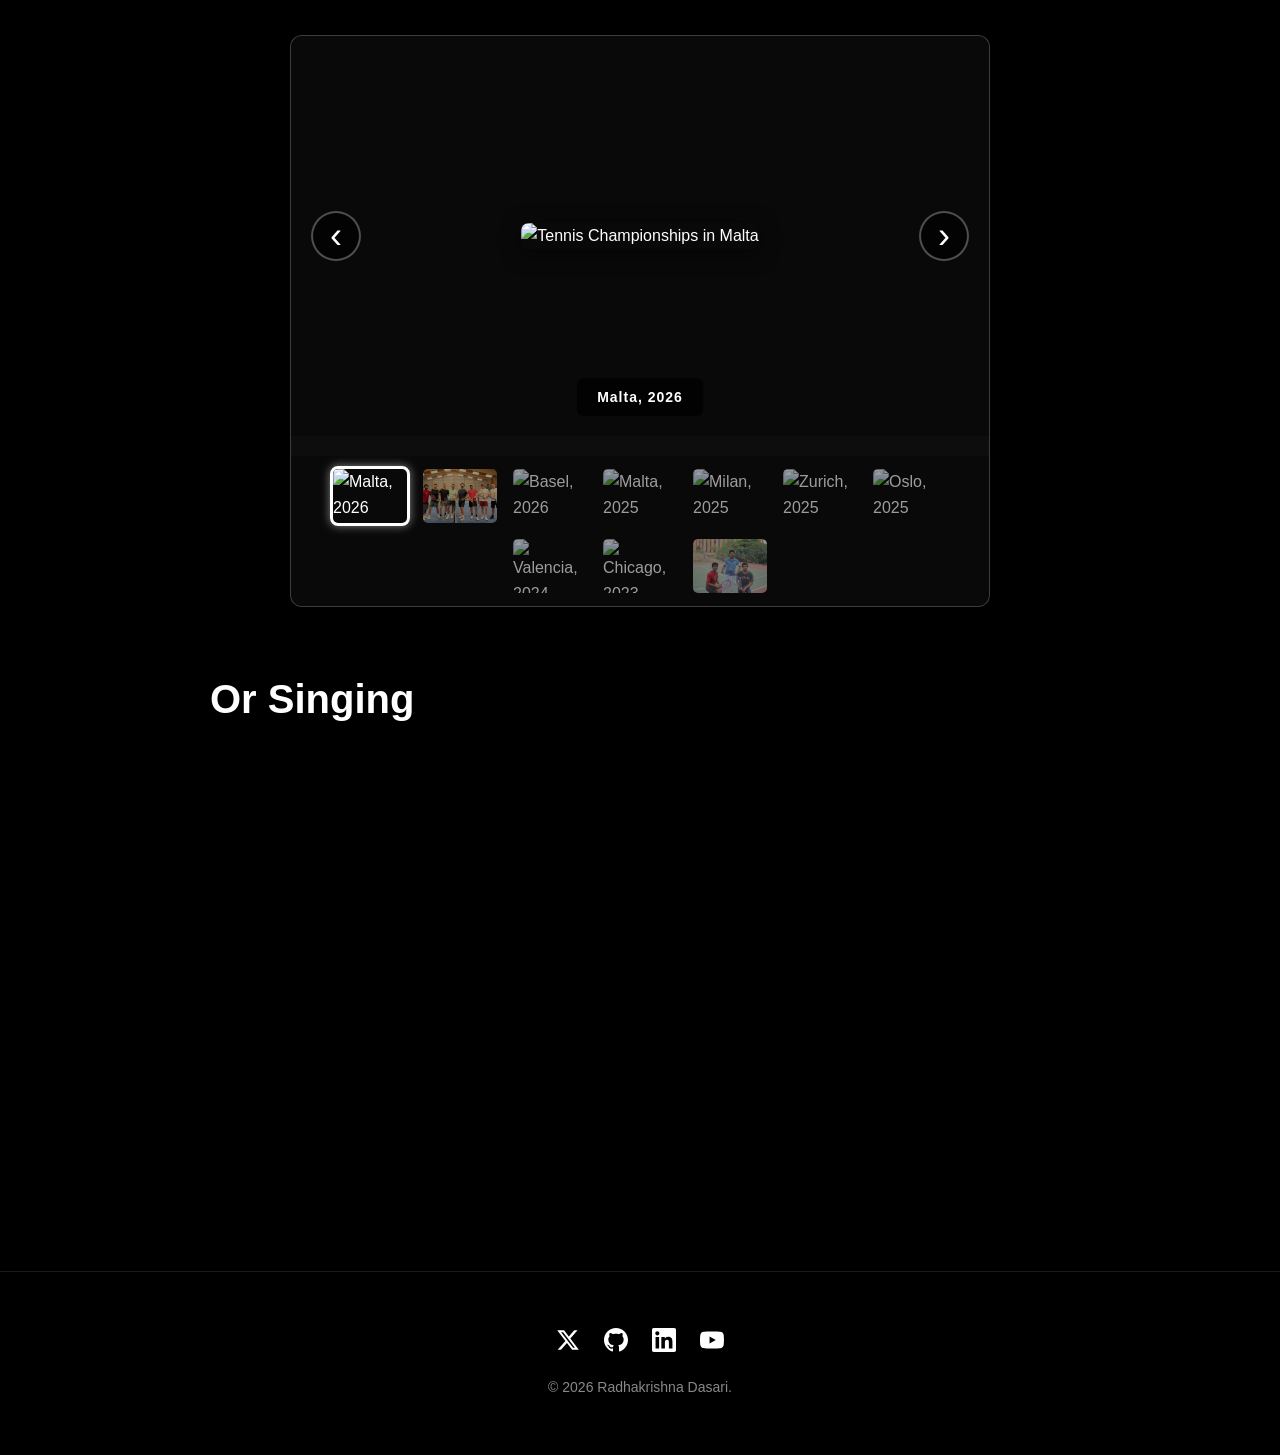
==== commit 2ebf2cfb: "Update social card image on all pages Co-Authored-By: Claude Sonnet 5 <noreply@anthropic.com> Claude" ====
--- a/life.html
+++ b/life.html
@@ -10,14 +10,14 @@
     <meta property="og:url" content="https://profradha.tech/life">
     <meta property="og:title" content="Life - Radhakrishna Dasari">
     <meta property="og:description" content="Book recommendations and tennis adventures around the world.">
-    <meta property="og:image" content="https://i.ibb.co/wFdrYWt7/35-DE6-FE0-0-D33-44-B1-A8-FE-53-DB2-E9-A4-DB9.jpg">
+    <meta property="og:image" content="https://i.ibb.co/VWFGDkR8/Untitled-15-July-2026-at-09-39-32.png">
     
     <!-- Twitter -->
     <meta property="twitter:card" content="summary_large_image">
     <meta property="twitter:url" content="https://profradha.tech/life">
     <meta property="twitter:title" content="Life - Radhakrishna Dasari">
     <meta property="twitter:description" content="Book recommendations and tennis adventures around the world.">
-    <meta property="twitter:image" content="https://i.ibb.co/wFdrYWt7/35-DE6-FE0-0-D33-44-B1-A8-FE-53-DB2-E9-A4-DB9.jpg">
+    <meta property="twitter:image" content="https://i.ibb.co/VWFGDkR8/Untitled-15-July-2026-at-09-39-32.png">
     <meta property="twitter:site" content="@profradha">
     <meta property="twitter:creator" content="@profradha">
     
@@ -201,16 +201,8 @@
 
             <h1 style="font-size: 40px; margin-bottom: 30px; margin-top: 60px; color: #fff;">Or Singing</h1>
 
-            <div class="shorts-row">
-                <div class="short-item">
-                    <iframe src="https://www.youtube.com/embed/zpoQEV6eWtM" title="YouTube Short player" allow="accelerometer; autoplay; clipboard-write; encrypted-media; gyroscope; picture-in-picture; web-share" allowfullscreen></iframe>
-                </div>
-                <div class="short-item">
-                    <iframe src="https://www.youtube.com/embed/-sdu5UWFXGk" title="YouTube Short player" allow="accelerometer; autoplay; clipboard-write; encrypted-media; gyroscope; picture-in-picture; web-share" allowfullscreen></iframe>
-                </div>
-                <div class="short-item">
-                    <iframe src="https://www.youtube.com/embed/WHNRWXsAbW8" title="YouTube Short player" allow="accelerometer; autoplay; clipboard-write; encrypted-media; gyroscope; picture-in-picture; web-share" allowfullscreen></iframe>
-                </div>
+            <div style="position: relative; width: 100%; max-width: 800px; aspect-ratio: 16 / 9; margin: 0 auto;">
+                <iframe src="https://www.youtube.com/embed/o0D3TcSMSp0" title="YouTube video player" style="position: absolute; top: 0; left: 0; width: 100%; height: 100%; border: 0;" allow="accelerometer; autoplay; clipboard-write; encrypted-media; gyroscope; picture-in-picture; web-share" allowfullscreen></iframe>
             </div>
 
         </section>
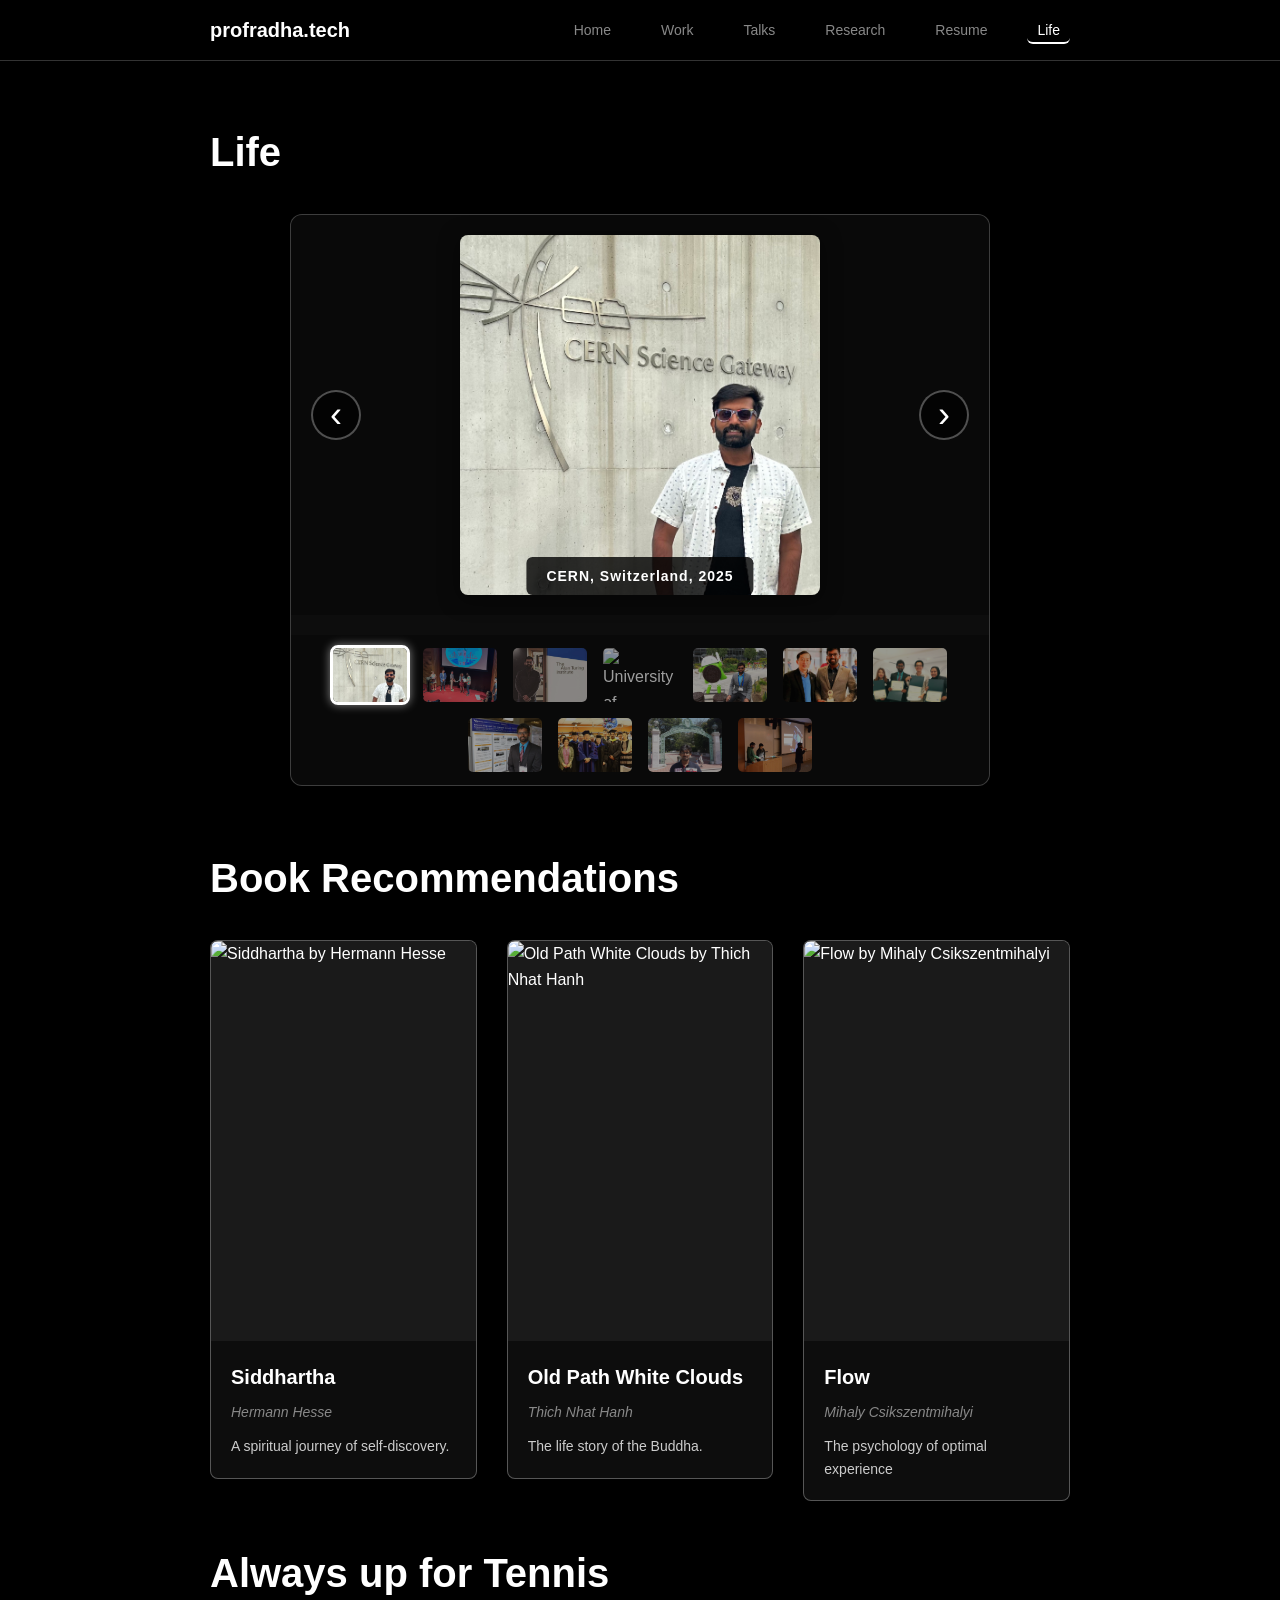
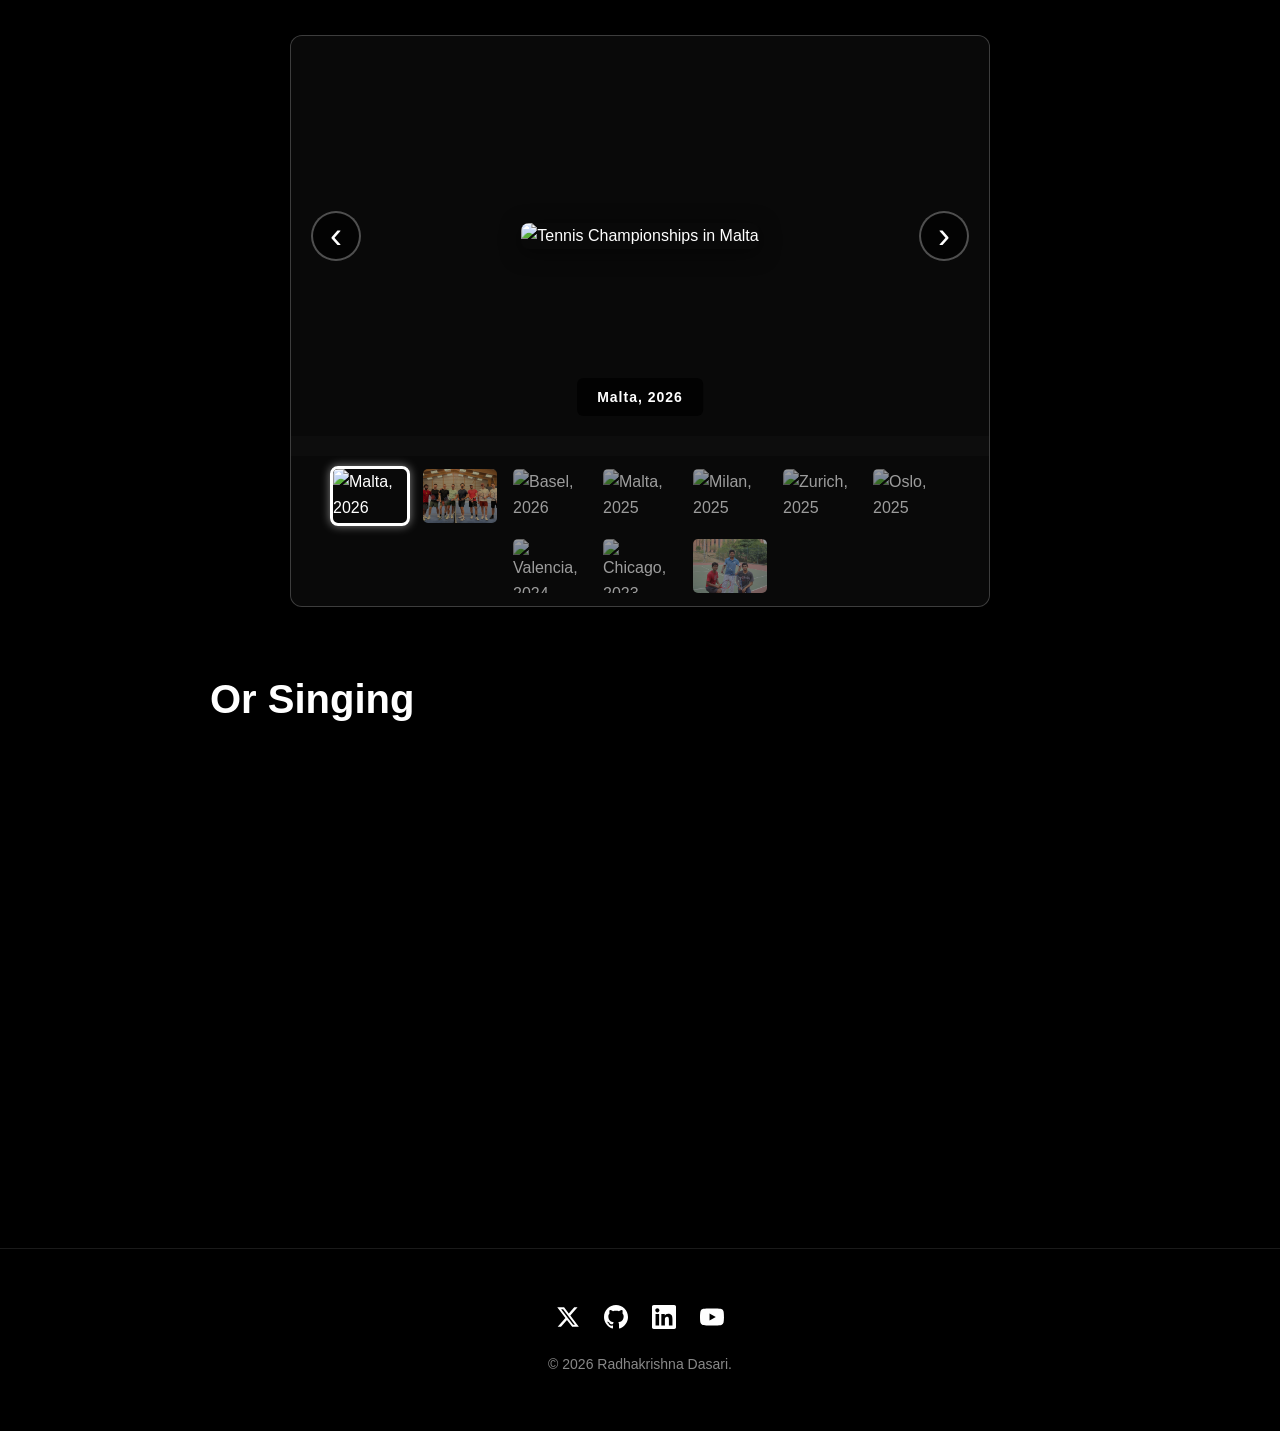
==== commit 9ea97c91: "Merge pull request #9 from profradha/claude/life-singing-youtube-shorts-9ufdu7 Add YouTube Shorts ga" ====
--- a/life.html
+++ b/life.html
@@ -10,14 +10,14 @@
     <meta property="og:url" content="https://profradha.tech/life">
     <meta property="og:title" content="Life - Radhakrishna Dasari">
     <meta property="og:description" content="Book recommendations and tennis adventures around the world.">
-    <meta property="og:image" content="https://i.ibb.co/VWFGDkR8/Untitled-15-July-2026-at-09-39-32.png">
+    <meta property="og:image" content="https://i.ibb.co/wFdrYWt7/35-DE6-FE0-0-D33-44-B1-A8-FE-53-DB2-E9-A4-DB9.jpg">
     
     <!-- Twitter -->
     <meta property="twitter:card" content="summary_large_image">
     <meta property="twitter:url" content="https://profradha.tech/life">
     <meta property="twitter:title" content="Life - Radhakrishna Dasari">
     <meta property="twitter:description" content="Book recommendations and tennis adventures around the world.">
-    <meta property="twitter:image" content="https://i.ibb.co/VWFGDkR8/Untitled-15-July-2026-at-09-39-32.png">
+    <meta property="twitter:image" content="https://i.ibb.co/wFdrYWt7/35-DE6-FE0-0-D33-44-B1-A8-FE-53-DB2-E9-A4-DB9.jpg">
     <meta property="twitter:site" content="@profradha">
     <meta property="twitter:creator" content="@profradha">
     
@@ -201,8 +201,16 @@
 
             <h1 style="font-size: 40px; margin-bottom: 30px; margin-top: 60px; color: #fff;">Or Singing</h1>
 
-            <div style="position: relative; width: 100%; max-width: 800px; aspect-ratio: 16 / 9; margin: 0 auto;">
-                <iframe src="https://www.youtube.com/embed/o0D3TcSMSp0" title="YouTube video player" style="position: absolute; top: 0; left: 0; width: 100%; height: 100%; border: 0;" allow="accelerometer; autoplay; clipboard-write; encrypted-media; gyroscope; picture-in-picture; web-share" allowfullscreen></iframe>
+            <div class="shorts-row">
+                <div class="short-item">
+                    <iframe src="https://www.youtube.com/embed/zpoQEV6eWtM" title="YouTube Short player" allow="accelerometer; autoplay; clipboard-write; encrypted-media; gyroscope; picture-in-picture; web-share" allowfullscreen></iframe>
+                </div>
+                <div class="short-item">
+                    <iframe src="https://www.youtube.com/embed/-sdu5UWFXGk" title="YouTube Short player" allow="accelerometer; autoplay; clipboard-write; encrypted-media; gyroscope; picture-in-picture; web-share" allowfullscreen></iframe>
+                </div>
+                <div class="short-item">
+                    <iframe src="https://www.youtube.com/embed/WHNRWXsAbW8" title="YouTube Short player" allow="accelerometer; autoplay; clipboard-write; encrypted-media; gyroscope; picture-in-picture; web-share" allowfullscreen></iframe>
+                </div>
             </div>
 
         </section>
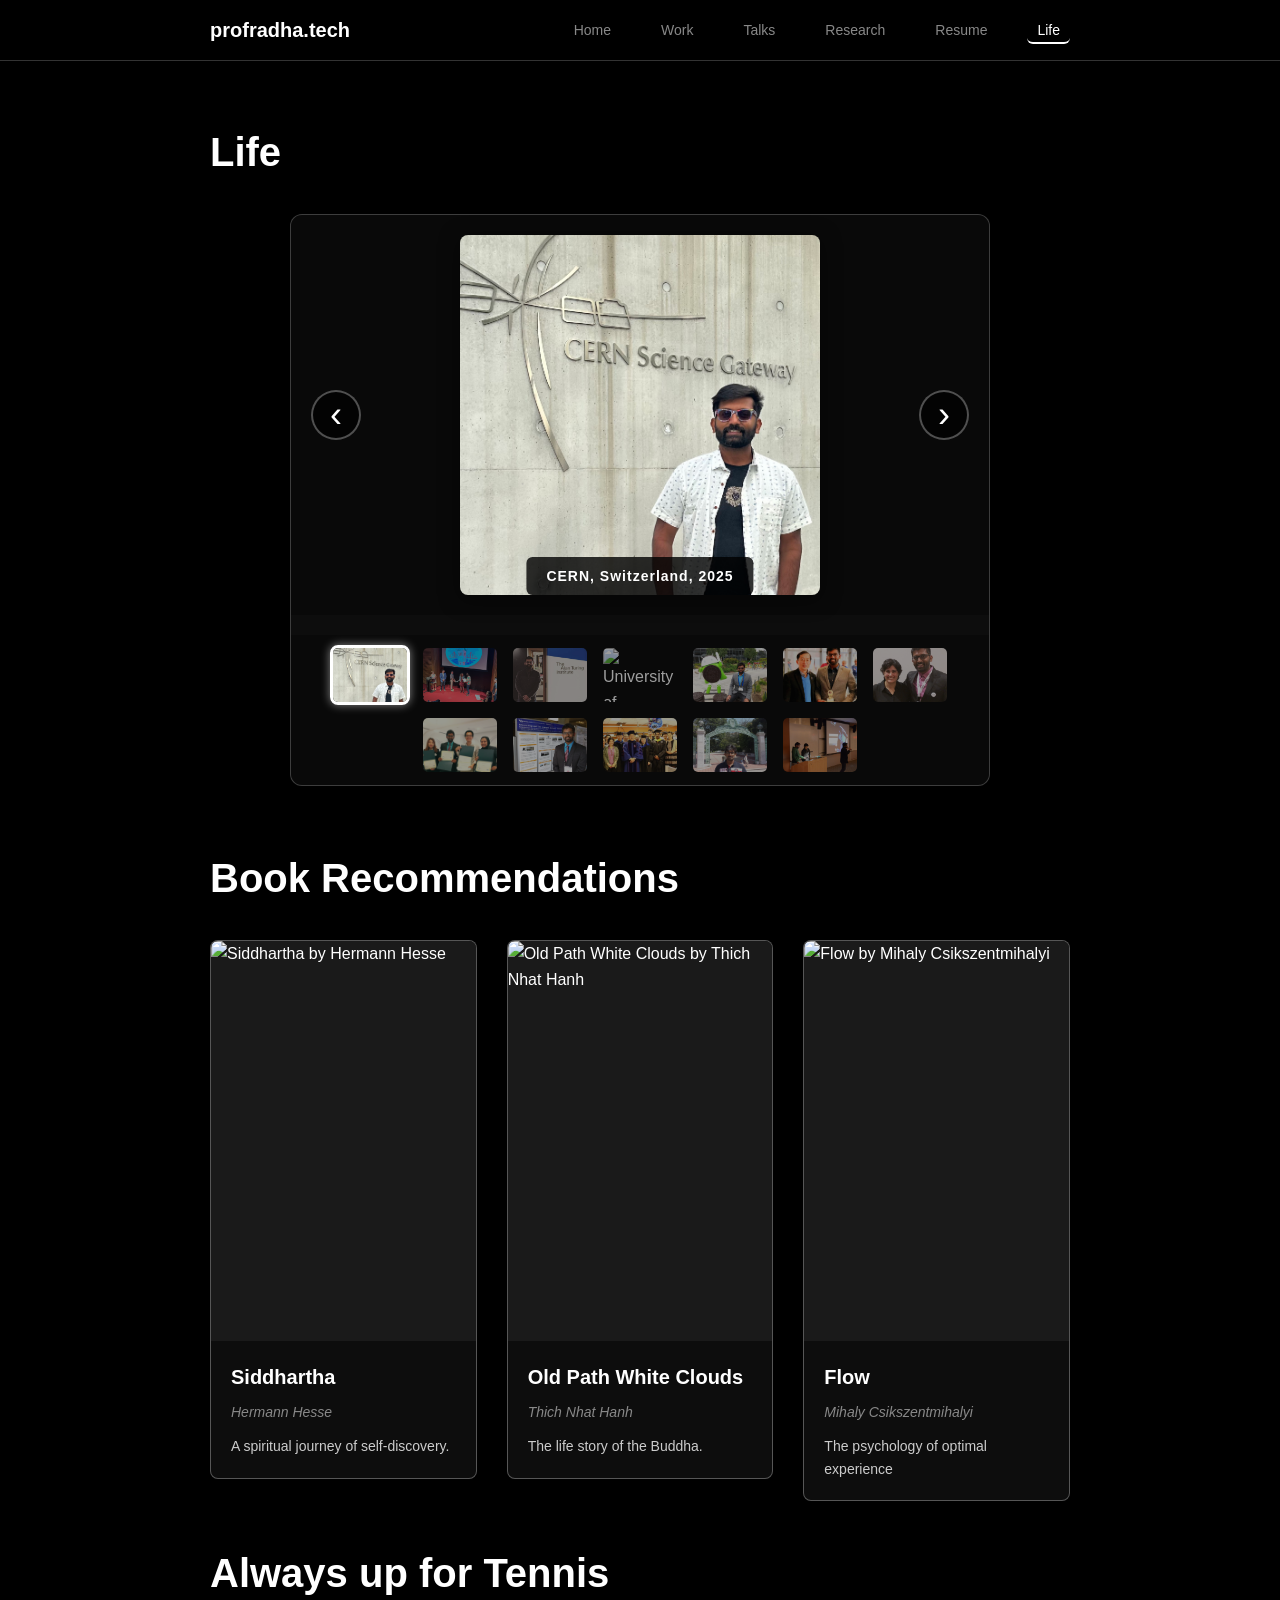
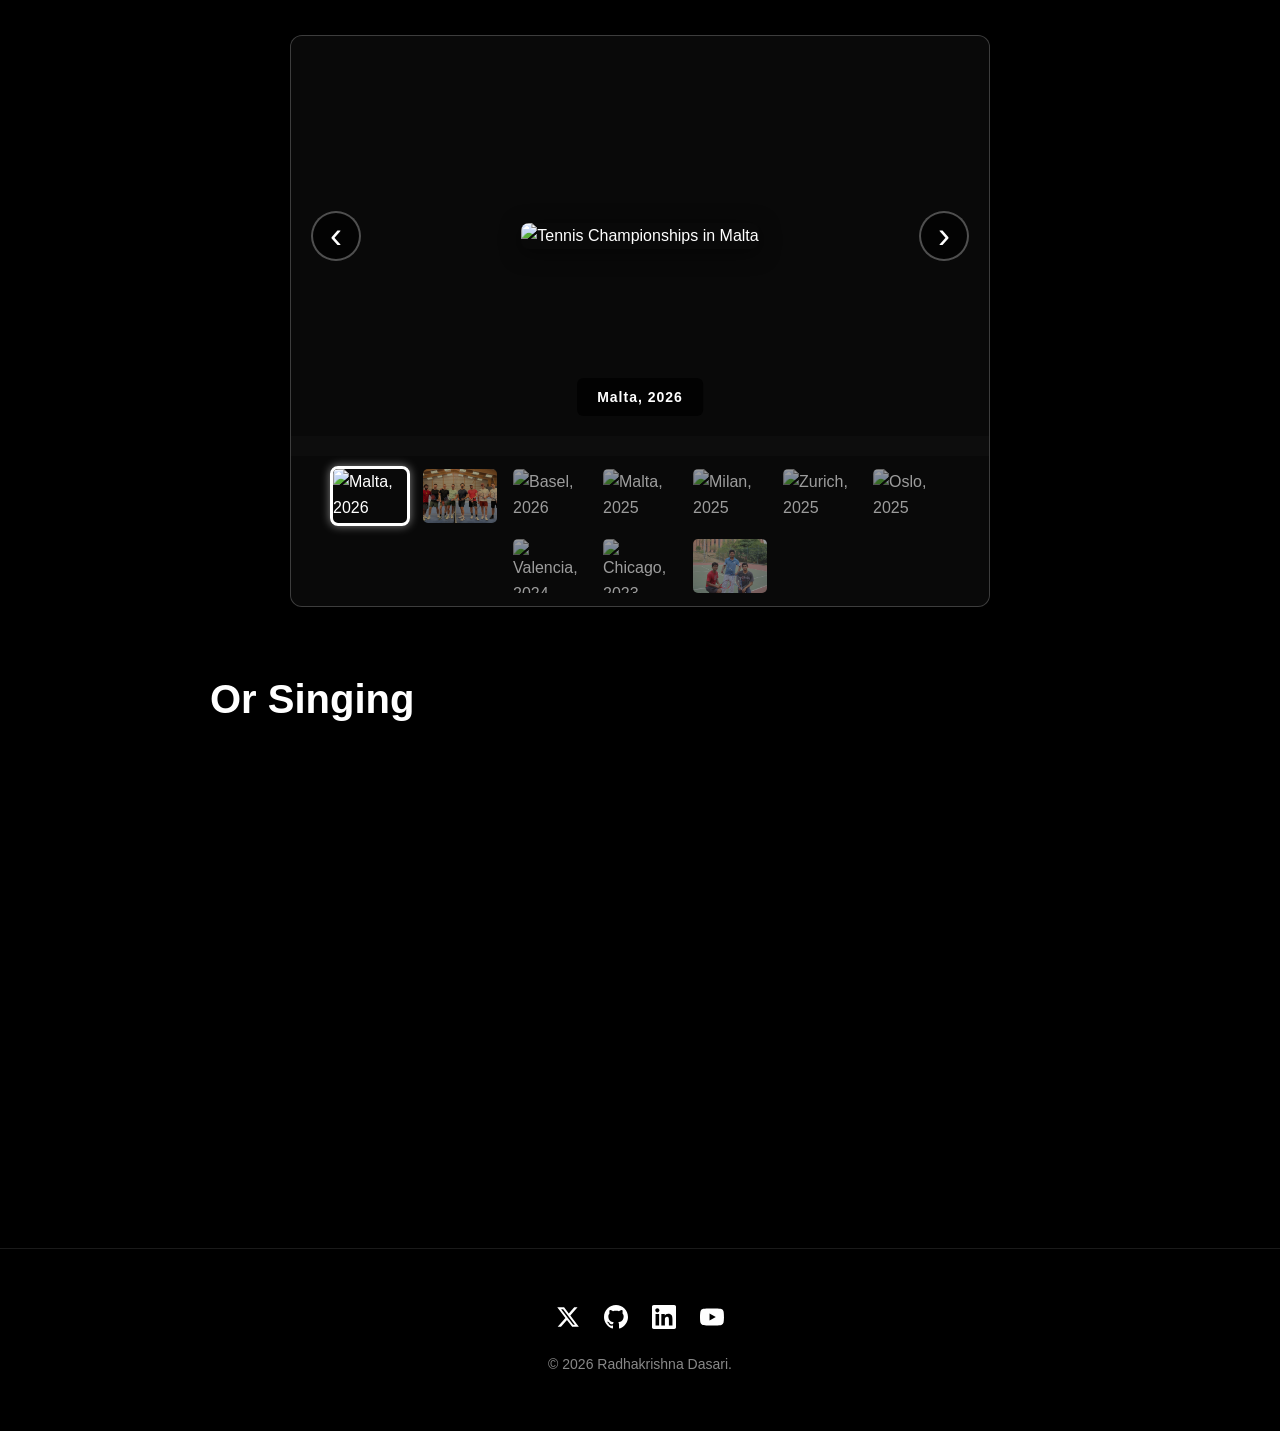
==== commit a7fbd26d: "Add image and caption for Nergis Mavalvala" ====
--- a/life.html
+++ b/life.html
@@ -10,14 +10,14 @@
     <meta property="og:url" content="https://profradha.tech/life">
     <meta property="og:title" content="Life - Radhakrishna Dasari">
     <meta property="og:description" content="Book recommendations and tennis adventures around the world.">
-    <meta property="og:image" content="https://i.ibb.co/wFdrYWt7/35-DE6-FE0-0-D33-44-B1-A8-FE-53-DB2-E9-A4-DB9.jpg">
+    <meta property="og:image" content="https://i.ibb.co/VWFGDkR8/Untitled-15-July-2026-at-09-39-32.png">
     
     <!-- Twitter -->
     <meta property="twitter:card" content="summary_large_image">
     <meta property="twitter:url" content="https://profradha.tech/life">
     <meta property="twitter:title" content="Life - Radhakrishna Dasari">
     <meta property="twitter:description" content="Book recommendations and tennis adventures around the world.">
-    <meta property="twitter:image" content="https://i.ibb.co/wFdrYWt7/35-DE6-FE0-0-D33-44-B1-A8-FE-53-DB2-E9-A4-DB9.jpg">
+    <meta property="twitter:image" content="https://i.ibb.co/VWFGDkR8/Untitled-15-July-2026-at-09-39-32.png">
     <meta property="twitter:site" content="@profradha">
     <meta property="twitter:creator" content="@profradha">
     
@@ -79,6 +79,10 @@
                         <div class="carousel-caption">Best Graduate Teaching Award, University at Buffalo, 2017</div>
                     </div>
                     <div class="carousel-slide">
+                        <img src="img/life/Nergis-Mavalvala-2016.jpg" height="300" alt="Nergis Mavalvala, Astrophysicist, MIT, Role Model, Denver 2016">
+                        <div class="carousel-caption">Nergis Mavalvala, Astrophysicist, MIT, Role Model, Denver 2016</div>
+                    </div>
+                    <div class="carousel-slide">
                         <img src="img/life/UB-2016.jpg" height="300" alt="University at Buffalo">
                         <div class="carousel-caption">University at Buffalo, 2016</div>
                     </div>
@@ -250,4 +254,4 @@
     <script async src="https://scripts.simpleanalyticscdn.com/latest.js"></script>
 
 </body>
-</html>+</html>
--- a/styles.css
+++ b/styles.css
@@ -149,6 +149,95 @@
     to {
         opacity: 1;
         transform: translateY(0);
+    }
+}
+
+/* Shareable section headings */
+.shareable-heading {
+    display: flex;
+    align-items: center;
+    gap: 10px;
+    scroll-margin-top: 90px;
+}
+
+.section-link-btn {
+    position: relative;
+    display: inline-flex;
+    align-items: center;
+    justify-content: center;
+    flex-shrink: 0;
+    width: 30px;
+    height: 30px;
+    padding: 0;
+    background: transparent;
+    border: none;
+    border-radius: 8px;
+    color: #888888;
+    cursor: pointer;
+    opacity: 0;
+    transition: opacity 0.2s ease, background-color 0.2s ease, color 0.2s ease;
+}
+
+.shareable-heading:hover .section-link-btn,
+.section-link-btn:focus-visible,
+.section-link-btn.copied {
+    opacity: 1;
+}
+
+.section-link-btn:hover,
+.section-link-btn:focus-visible {
+    background-color: rgba(255, 255, 255, 0.1);
+    color: #ffffff;
+}
+
+.section-link-btn svg {
+    width: 16px;
+    height: 16px;
+    fill: none;
+    stroke: currentColor;
+    stroke-width: 2;
+    stroke-linecap: round;
+    stroke-linejoin: round;
+}
+
+.section-link-btn .check-icon {
+    display: none;
+}
+
+.section-link-btn.copied .link-icon {
+    display: none;
+}
+
+.section-link-btn.copied .check-icon {
+    display: block;
+}
+
+.section-link-btn .copy-feedback {
+    position: absolute;
+    bottom: 100%;
+    left: 50%;
+    transform: translateX(-50%) translateY(-4px);
+    margin-bottom: 4px;
+    background: #ffffff;
+    color: #000000;
+    font-size: 12px;
+    font-weight: 600;
+    line-height: 1;
+    white-space: nowrap;
+    padding: 5px 9px;
+    border-radius: 6px;
+    opacity: 0;
+    pointer-events: none;
+    transition: opacity 0.2s ease;
+}
+
+.section-link-btn.copied .copy-feedback {
+    opacity: 1;
+}
+
+@media (hover: none) {
+    .section-link-btn {
+        opacity: 0.55;
     }
 }
 
